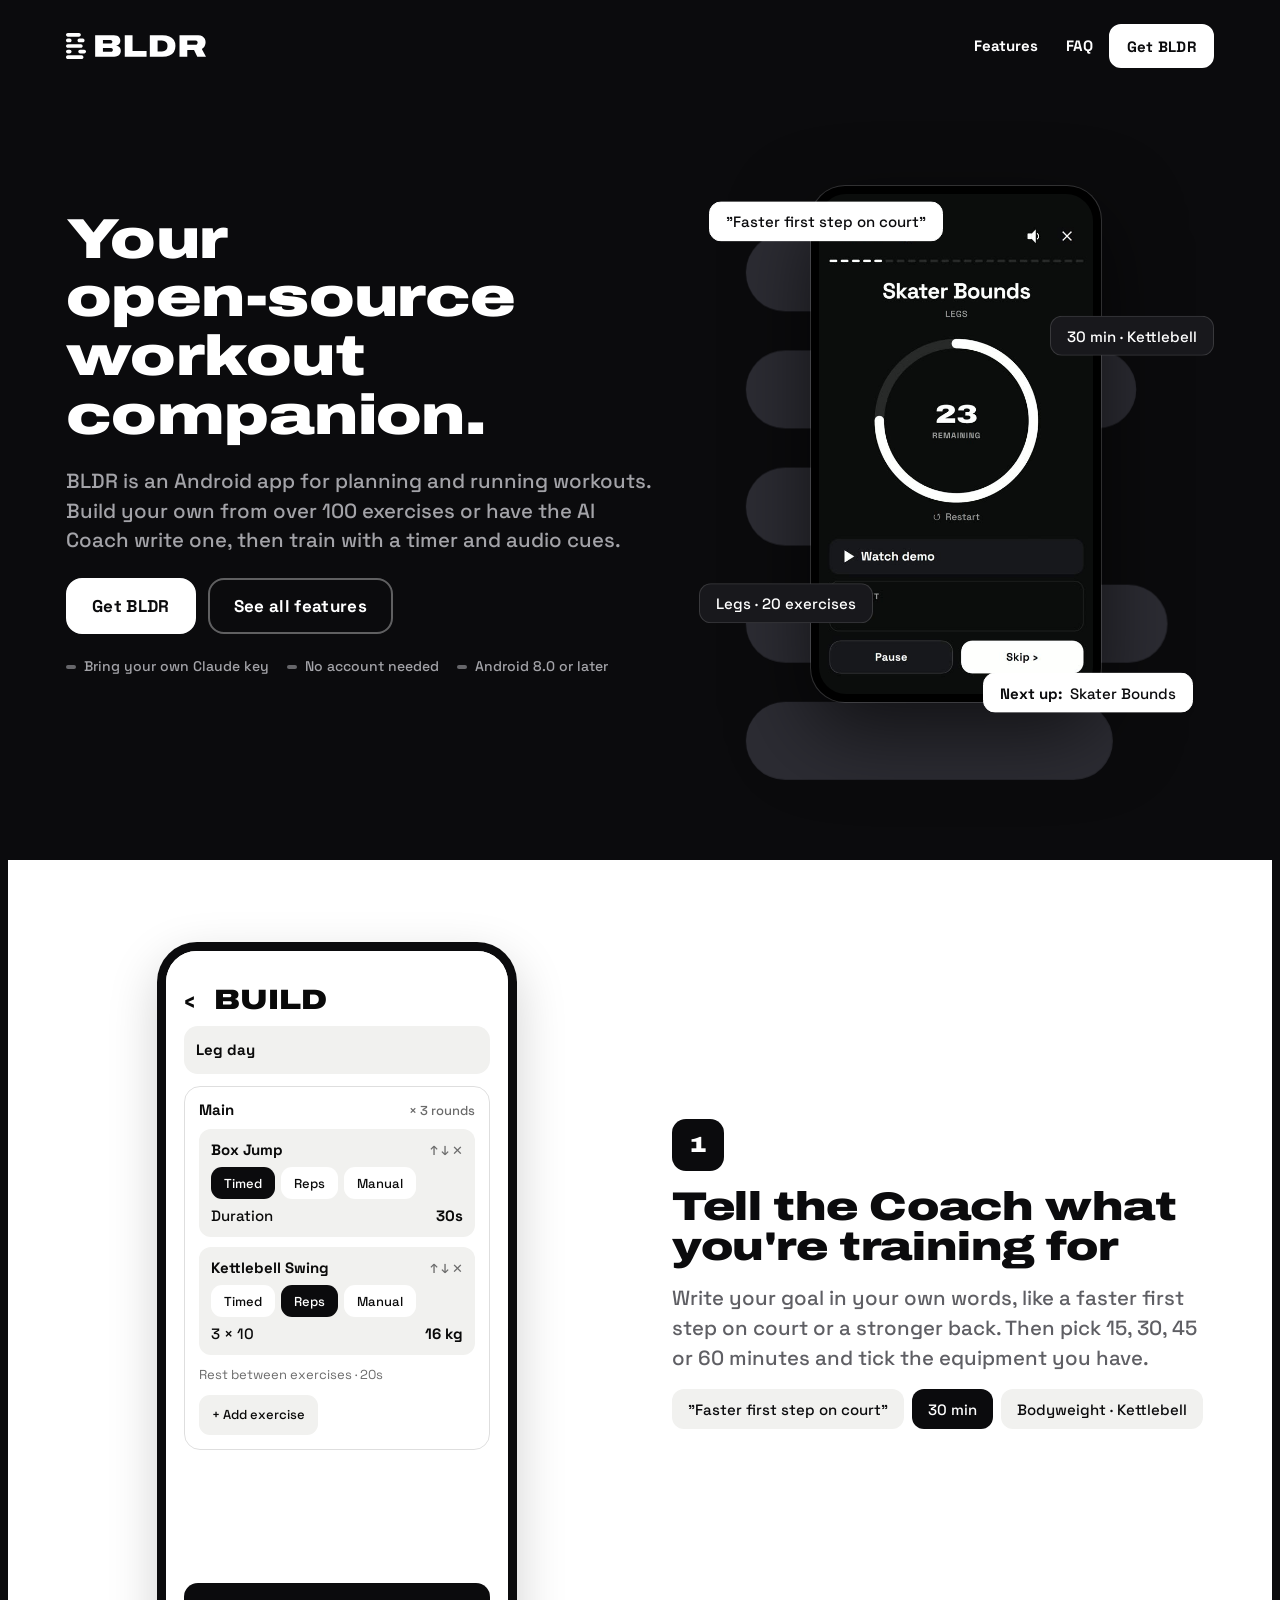
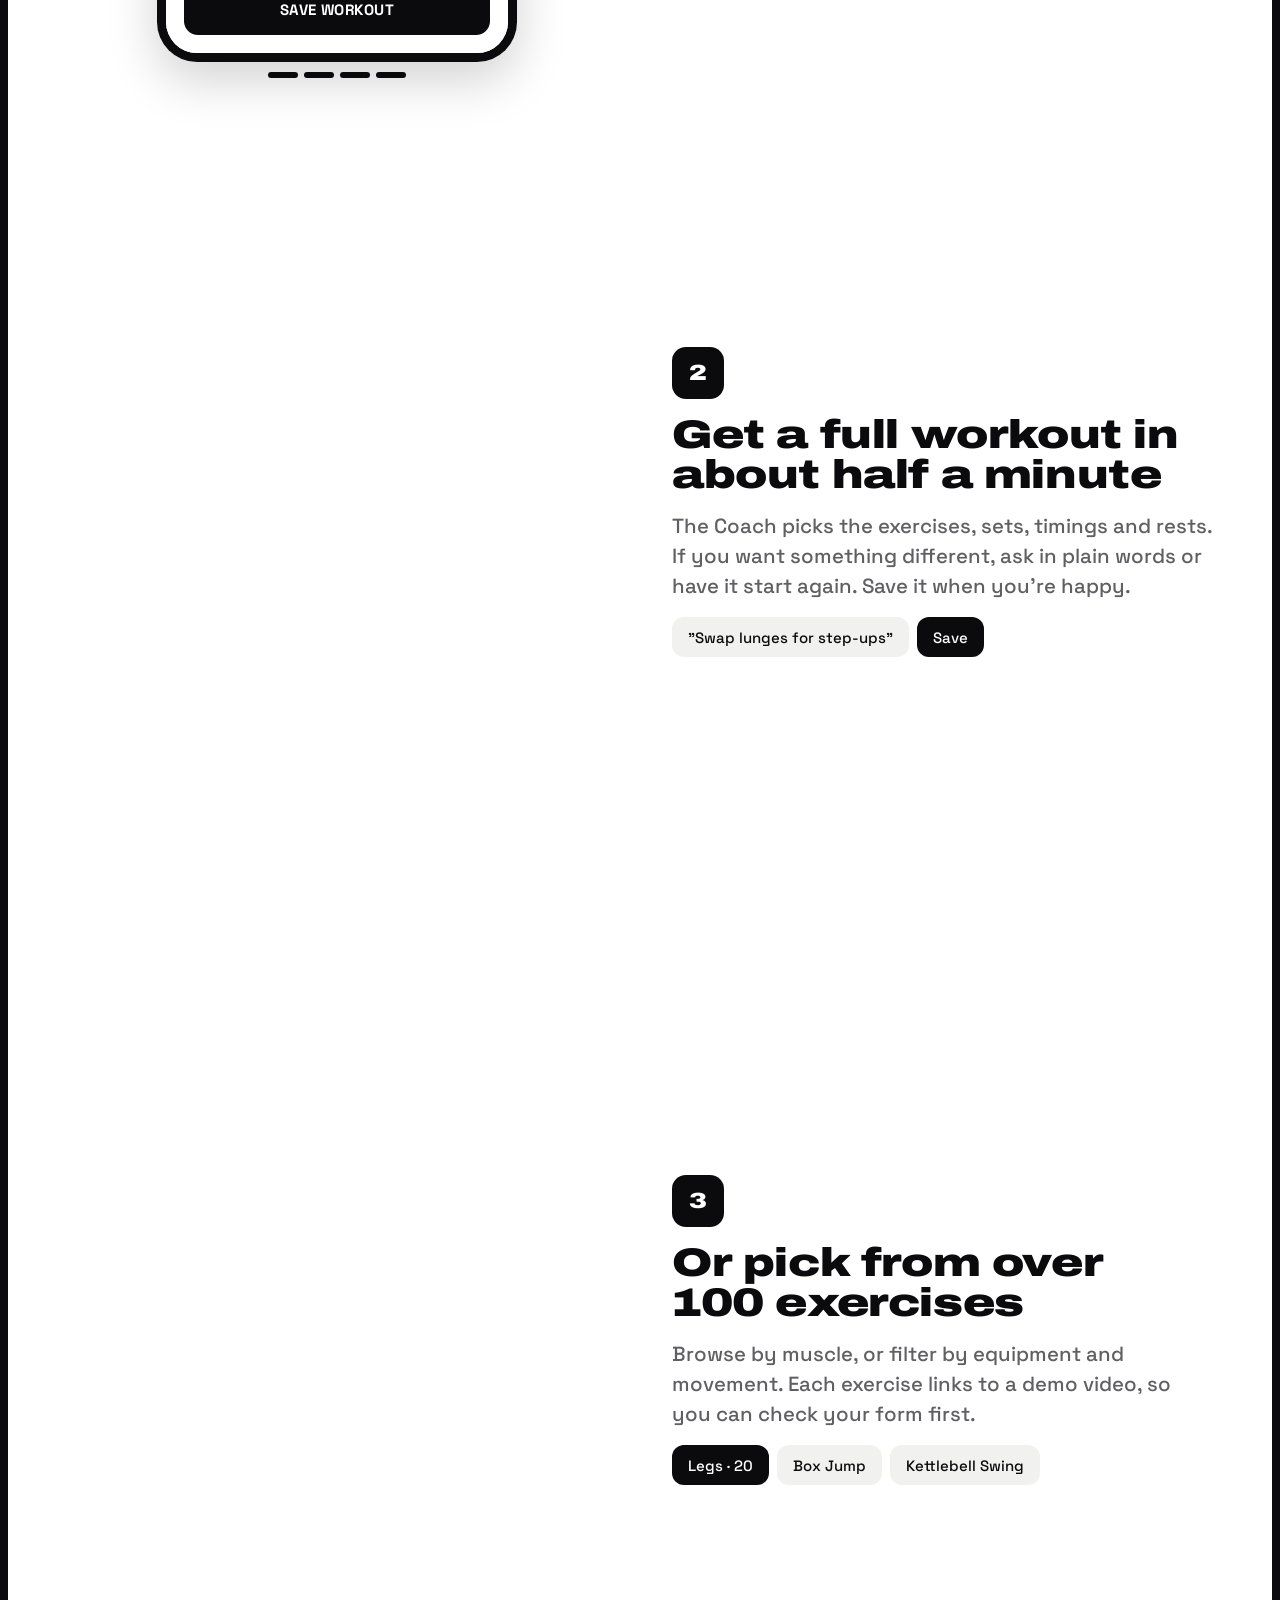
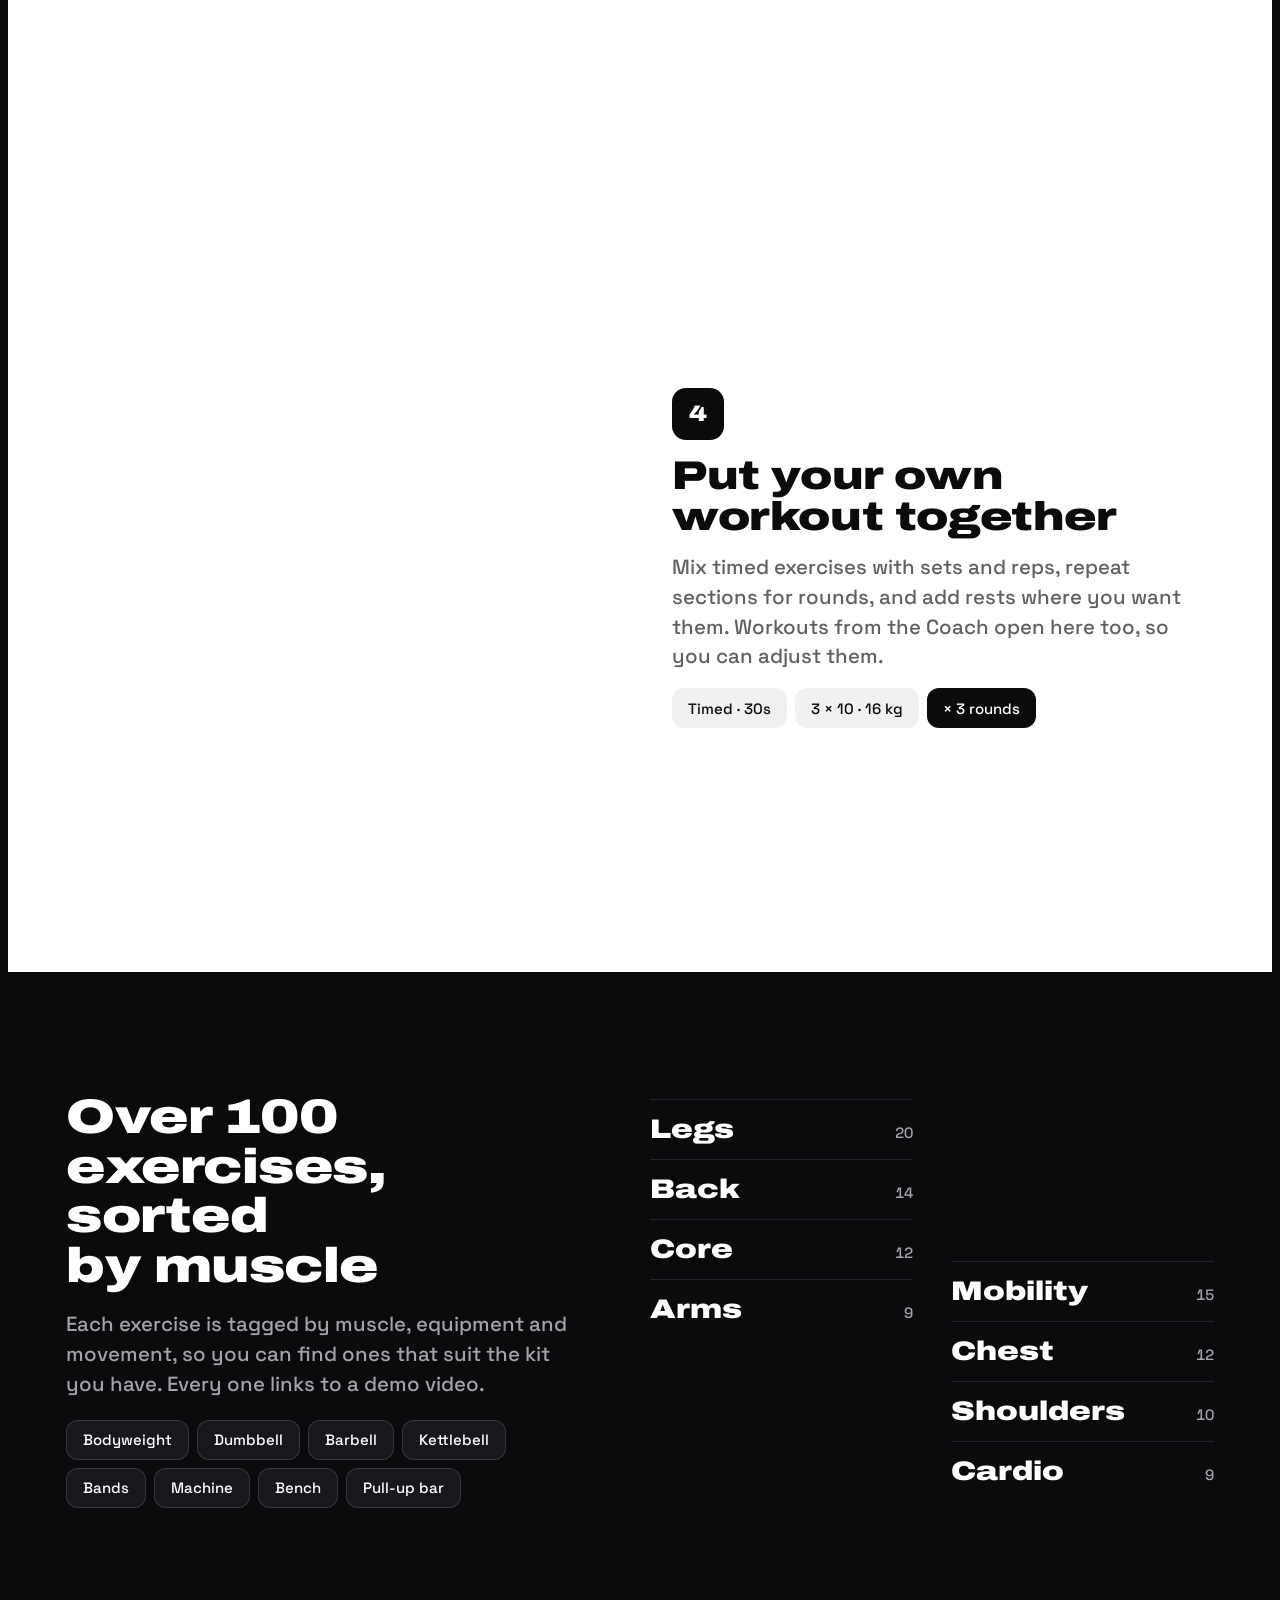
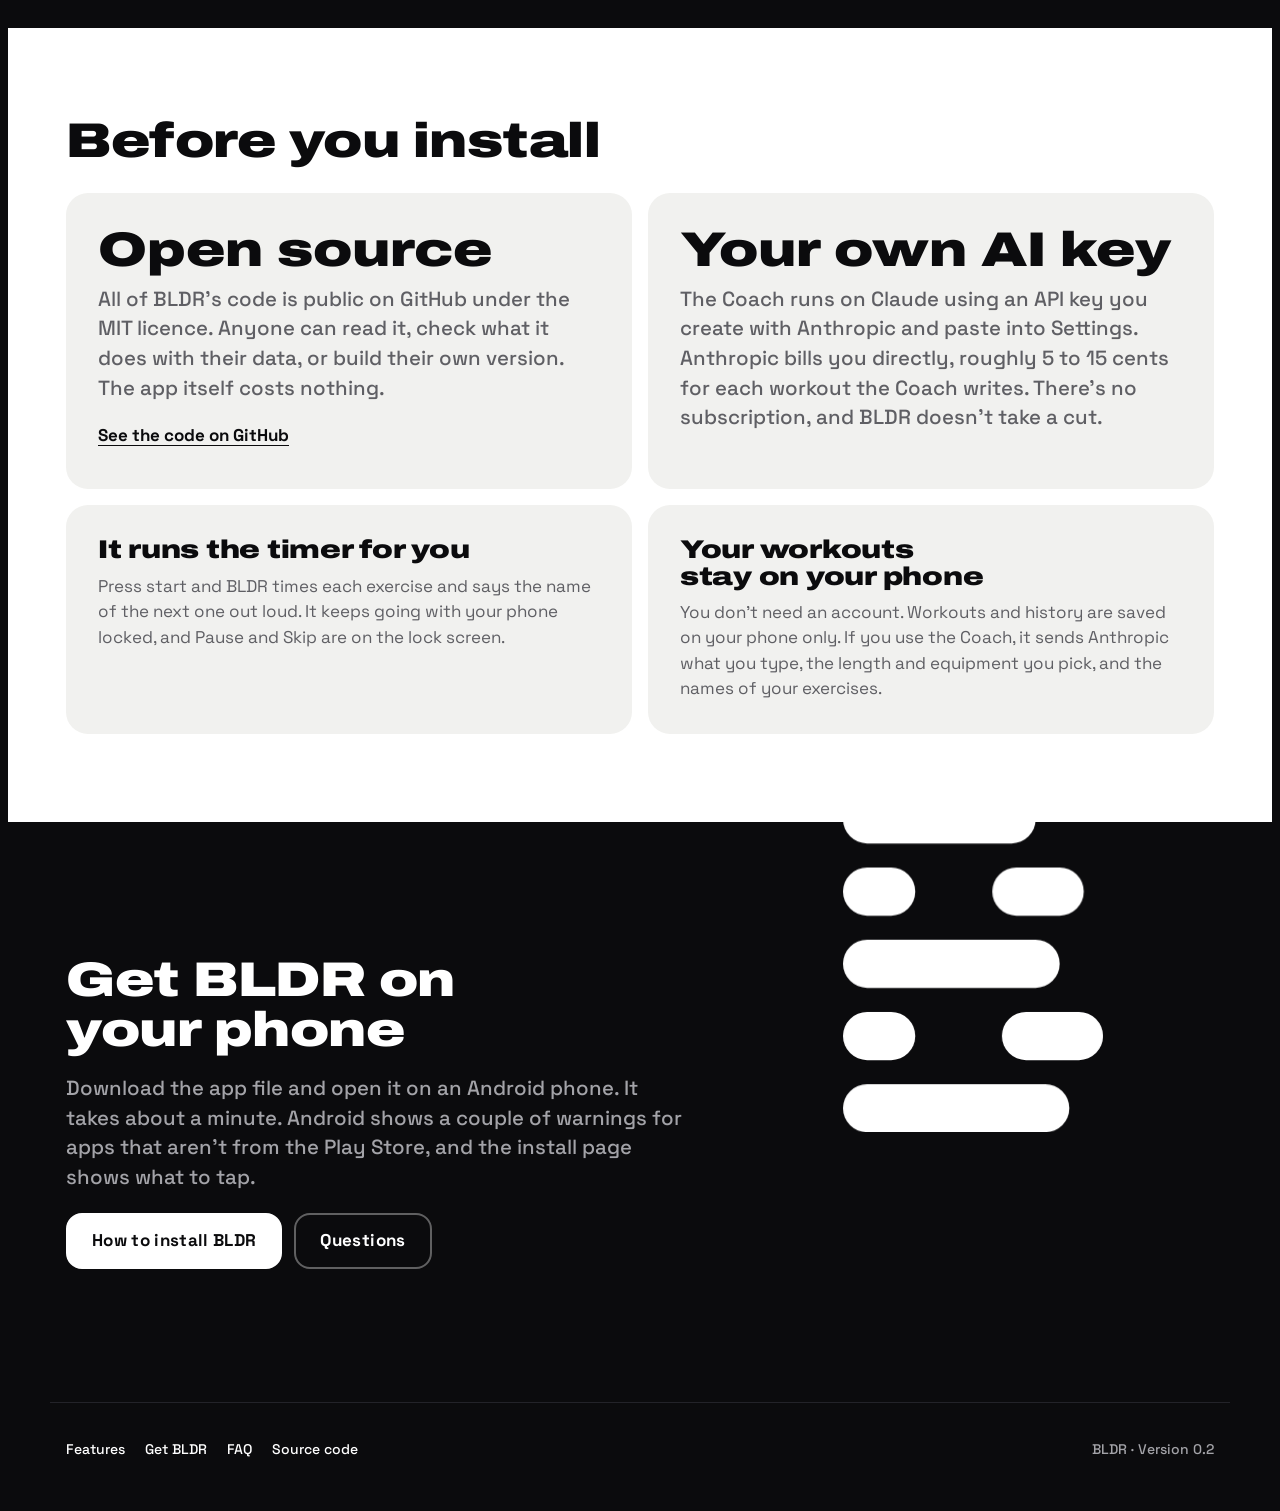
==== index.html @ da1ac7d0 "BLDR website: home, features, install and FAQ pages A plain static site built from the approved mock" ====
<!doctype html>
<html lang="en">
<head>
<meta charset="utf-8">
<meta name="viewport" content="width=device-width, initial-scale=1, viewport-fit=cover">
<title>BLDR · Your open-source workout companion</title>
<meta name="description" content="BLDR is an Android app for planning and running workouts. Build your own from over 100 exercises or have the AI Coach write one, then train with a timer and audio cues.">
<meta name="theme-color" content="#0B0B0D">
<link rel="icon" href="/assets/favicon.svg" type="image/svg+xml">
<link rel="apple-touch-icon" href="/assets/apple-touch-icon.png">
<link rel="canonical" href="https://getbldr.vercel.app/">
<meta property="og:type" content="website">
<meta property="og:site_name" content="BLDR">
<meta property="og:title" content="BLDR · Your open-source workout companion">
<meta property="og:description" content="BLDR is an Android app for planning and running workouts. Build your own from over 100 exercises or have the AI Coach write one, then train with a timer and audio cues.">
<meta property="og:url" content="https://getbldr.vercel.app/">
<meta property="og:image" content="https://getbldr.vercel.app/assets/share.png">
<meta property="og:image:width" content="1200">
<meta property="og:image:height" content="630">
<meta name="twitter:card" content="summary_large_image">
<link rel="preload" href="/assets/archivo_expanded_black.ttf" as="font" type="font/ttf" crossorigin>
<link rel="stylesheet" href="/styles.css">
<script src="/site.js" defer></script>
</head>
<body>
<!-- The striped B, drawn once and reused. Bars in build order (bottom row first), from ui/brand/Brand.kt. -->
<svg width="0" height="0" style="position:absolute" aria-hidden="true">
  <defs>
    <symbol id="logo" viewBox="0 0 4448.85 825.6"><path d="M925.85 756.8V68.8H1519.85Q1576.85 68.8 1623.35 90.3Q1669.85 111.8 1697.35 149.8Q1724.85 187.8 1724.85 237.8Q1724.85 287.8 1707.85 319.8Q1690.85 351.8 1662.35 370.3Q1633.85 388.8 1599.850 397.8V401.8Q1638.85 409.8 1670.85 429.3Q1702.85 448.8 1721.85 483.8Q1740.85 518.8 1740.85 573.8Q1740.85 628.8 1712.35 669.8Q1683.85 710.8 1634.85 733.8Q1585.85 756.8 1525.85 756.8ZM2661.85 756.8V68.8H3061.85Q3189.85 68.8 3282.85 108.8Q3375.85 148.8 3425.85 225.8Q3475.85 302.8 3475.85 412.8Q3475.85 522.8 3425.85 599.8Q3375.85 676.8 3282.85 716.8Q3189.85 756.8 3061.85 756.8ZM3604.85 756.8V68.8H4200.85Q4277.85 68.8 4329.35 100.8Q4380.85 132.8 4406.85 184.8Q4432.85 236.8 4432.85 296.8Q4432.85 365.8 4402.35 419.3Q4371.85 472.8 4312.85 504.8L4448.85 756.8H4169.85L4065.85 541.8H3851.85V756.8ZM1865.85 756.8V68.8H2112.85V567.8H2558.85V756.8ZM2908.85 585.8H3046.85Q3087.85 585.8 3119.85 573.8Q3151.85 561.8 3174.85 540.3Q3197.85 518.8 3209.85 489.3Q3221.85 459.8 3221.85 423.8V399.8Q3221.85 363.8 3209.85 334.8Q3197.85 305.8 3174.85 284.3Q3151.85 262.8 3119.85 251.3Q3087.85 239.8 3046.85 239.8H2908.85ZM58.97 707.66H495.36C527.930 707.66 554.33 734.06 554.33 766.63C554.33 799.2 527.93 825.6 495.36 825.6H58.97C26.4 825.6 0 799.2 0 766.63C0 734.06 26.4 707.66 58.97 707.66ZM58.97 353.83H471.77C504.34 353.83 530.74 380.23 530.74 412.8C530.74 445.37 504.34 471.77 471.77 471.77H58.97C26.4 471.77 0 445.37 0 412.8C0 380.23 26.4 353.83 58.97 353.83ZM58.97 0H412.8C445.37 0 471.77 26.4 471.77 58.97C471.77 91.54 445.37 117.94 412.8 117.94H58.97C26.4 117.94 0 91.54 0 58.97C0 26.4 26.4 0 58.97 0ZM3851.85 370.8H4113.85Q4141.85 370.8 4160.85 353.3Q4179.85 335.8 4179.85 304.8Q4179.85 283.8 4170.85 269.3Q4161.85 254.8 4147.35 247.3Q4132.85 239.8 4113.85 239.8H3851.85ZM1172.85 596.8H1426.85Q1453.85 596.8 1470.85 580.8Q1487.85 564.8 1487.85 532.8Q1487.85 517.8 1480.35 505.3Q1472.85 492.8 1458.85 485.8Q1444.85 478.8 1426.85 478.8H1172.85ZM1172.85 336.8H1410.85Q1429.85 336.8 1443.35 329.3Q1456.85 321.8 1464.35 307.8Q1471.85 293.8 1471.85 272.8Q1471.85 250.8 1453.850 235.3Q1435.85 219.8 1410.85 219.8H1172.85ZM448.18 530.74H577.92C610.49 530.74 636.89 557.15 636.89 589.71C636.89 622.28 610.49 648.69 577.92 648.69H448.18C415.61 648.69 389.21 622.28 389.21 589.71C389.21 557.15 415.61 530.74 448.18 530.74ZM424.59 176.91H530.74C563.31 176.91 589.71 203.32 589.71 235.89C589.71 268.45 563.31 294.86 530.74 294.86H424.59C392.03 294.86 365.62 268.45 365.62 235.89C365.62 203.32 392.03 176.91 424.59 176.91ZM58.97 176.91H117.94C150.51 176.91 176.91 203.32 176.91 235.89C176.91 268.45 150.51 294.86 117.94 294.86H58.97C26.4 294.86 0 268.45 0 235.89C0 203.32 26.4 176.91 58.97 176.91ZM58.97 530.74H117.94C150.51 530.74 176.91 557.15 176.91 589.71C176.91 622.28 150.51 648.69 117.94 648.69H58.97C26.4 648.69 0 622.28 0 589.71C0 557.15 26.4 530.74 58.970 530.74Z"/></symbol>
  </defs>
</svg>

  <div class="on-black">
    <div class="wrap">
      <nav class="nav" aria-label="Main">
        <a class="logo" href="/" aria-label="BLDR home"><svg viewBox="0 0 4448.85 825.6"><use href="#logo"/></svg></a>
        <div class="nav-links"><a class="text hide-sm" href="/features">Features</a><a class="text" href="/faq">FAQ</a><a class="btn btn-solid btn-sm" href="/get">Get BLDR</a></div>
      </nav>
      <header class="hero">
        <div class="hero-copy">
          <h1>Your <span class="nowrap">open-source</span> workout companion.</h1>
          <p class="lead muted">BLDR is an Android app for planning and running workouts. Build your own from over 100 exercises or have the AI Coach write one, then train with a timer and audio cues.</p>
          <div class="ctas"><a class="btn btn-solid" href="/get">Get BLDR</a><a class="btn btn-line" href="/features">See all features</a></div>
          <ul class="meta muted"><li>Bring your own Claude key</li><li>No account needed</li><li>Android 8.0 or later</li></ul>
        </div>
        <div class="stage" aria-hidden="true">
          <div class="ghost">
            <svg class="bmark build" id="ghost" viewBox="-6 -14 66 90"><g><rect style="--i:0;--d:250ms" x="0" y="60" width="47" height="10" rx="5"/></g><g><rect style="--i:1;--d:250ms" x="0" y="45" width="15" height="10" rx="5"/></g><g><rect style="--i:2;--d:250ms" x="33" y="45" width="21" height="10" rx="5"/></g><g><rect style="--i:3;--d:250ms" x="0" y="30" width="45" height="10" rx="5"/></g><g><rect style="--i:4;--d:250ms" x="0" y="15" width="15" height="10" rx="5"/></g><g><rect style="--i:5;--d:250ms" x="31" y="15" width="19" height="10" rx="5"/></g><g><rect style="--i:6;--d:250ms" x="0" y="0" width="40" height="10" rx="5"/></g></svg>
          </div>
          <div class="phone"><video id="promo" src="/assets/promo.mp4" poster="/assets/promo-poster.jpg" muted loop playsinline preload="metadata"></video></div>
          <span class="float pill inv f1" data-drift="-0.5" style="left:2%;top:12%">"Faster first step on court"</span>
          <span class="float pill f2" data-drift="0.35" style="right:0;top:30%">30 min · Kettlebell</span>
          <span class="float pill f3" data-drift="-0.25" style="left:0;bottom:22%">Legs · 20 exercises</span>
          <span class="float pill inv f4" data-drift="0.55" style="right:4%;bottom:8%"><b>Next up:</b> Skater Bounds</span>
        </div>
      </header>
    </div>
  </div>

  <div class="on-white">
    <section class="wrap story" aria-labelledby="how">
      <h2 id="how" style="position:absolute;width:1px;height:1px;overflow:hidden;clip-path:inset(50%)">How it works</h2>
      <div class="pin" aria-hidden="true">
        <div class="screen-frame" id="frame">
          <div class="screens">
            <!-- 1 · Coach, asking -->
            <div class="scr on"><div class="app">
              <div class="hd"><span>‹</span><div class="t">COACH</div></div>
              <div class="field" style="min-height:96px;align-items:flex-start;padding-top:12px;color:#0A0A0A;font-weight:700;font-size:16px">Faster first step on court</div>
              <div class="lbl">Length</div>
              <div class="chips"><span class="c">15 min</span><span class="c on">30 min</span><span class="c">45 min</span><span class="c">60 min</span></div>
              <div class="lbl">Equipment</div>
              <div class="chips"><span class="c on">Bodyweight</span><span class="c">Dumbbell</span><span class="c">Barbell</span><span class="c on">Kettlebell</span><span class="c">Bands</span><span class="c">Machine</span><span class="c">Bench</span><span class="c">Pull-up bar</span></div>
              <div class="cta">BUILD MY WORKOUT</div>
            </div></div>
            <!-- 2 · Coach, the draft -->
            <div class="scr"><div class="app">
              <div class="hd"><span>‹</span><div class="t">COACH</div></div>
              <div><div style="font:900 24px/1.1 var(--display)">Court Speed</div><div class="small" style="margin-top:6px">30 MIN · 10 exercises · HIIT</div></div>
              <div class="sec"><div class="sh">Warm-up</div><span>A-Skips</span><span>Leg Swings</span><span>World's Greatest Stretch</span></div>
              <div class="sec"><div class="sh">Main<span>× 3 rounds</span></div><span>Skater Bounds</span><span>Lateral Shuffle</span><span>Split Squat Jumps</span><span>Kettlebell Swing</span></div>
              <div class="sec"><div class="sh">Finisher</div><span>Shuttle Run</span><span>Sprint</span><span>Drop Step to Sprint <i>new</i></span></div>
              <div class="field">Tweak… e.g. swap lunges for step-ups<b style="margin-left:auto;color:#0A0A0A">Tweak</b></div>
              <div class="btn2"><div class="cta alt">Regenerate</div><div class="cta">SAVE</div></div>
            </div></div>
            <!-- 3 · Library -->
            <div class="scr"><div class="app">
              <div class="t">LIBRARY</div>
              <div class="field"><svg width="16" height="16" viewBox="0 0 18 18"><circle cx="7.5" cy="7.5" r="5.6" fill="none" stroke="#6B6B6B" stroke-width="2"/><path d="M12 12l4.5 4.5" stroke="#6B6B6B" stroke-width="2" stroke-linecap="round"/></svg>Search exercises</div>
              <div class="chips"><span class="c on">All</span><span class="c">Strength</span><span class="c">HIIT</span><span class="c">Mobility</span><span class="c">Filters</span></div>
              <div class="lbl">Browse by muscle</div>
              <div class="grid">
                <div class="tile"><b>Chest</b><span>12</span></div><div class="tile"><b>Back</b><span>14</span></div>
                <div class="tile on"><b>Legs</b><span>20</span></div><div class="tile"><b>Shoulders</b><span>10</span></div>
                <div class="tile"><b>Arms</b><span>9</span></div><div class="tile"><b>Core</b><span>12</span></div>
                <div class="tile"><b>Cardio</b><span>9</span></div><div class="tile"><b>Mobility</b><span>15</span></div>
              </div>
            </div></div>
            <!-- 4 · Build -->
            <div class="scr"><div class="app">
              <div class="hd"><span>‹</span><div class="t">BUILD</div></div>
              <div class="field" style="color:#0A0A0A;font-weight:700">Leg day</div>
              <div class="card">
                <div class="item" style="background:none;padding:0"><div class="row">Main<span>× 3 rounds</span></div></div>
                <div class="item"><div class="row">Box Jump<span>↑ ↓ ✕</span></div><div class="chips"><span class="c on">Timed</span><span class="c">Reps</span><span class="c">Manual</span></div><div class="row" style="font-weight:500">Duration<b>30s</b></div></div>
                <div class="item"><div class="row">Kettlebell Swing<span>↑ ↓ ✕</span></div><div class="chips"><span class="c">Timed</span><span class="c on">Reps</span><span class="c">Manual</span></div><div class="row" style="font-weight:500">3 × 10<b>16 kg</b></div></div>
                <div class="small">Rest between exercises · 20s</div>
                <span class="c" style="align-self:flex-start">+ Add exercise</span>
              </div>
              <div class="cta">SAVE WORKOUT</div>
            </div></div>
          </div>
        </div>
        <div class="progress"><i class="on"></i><i></i><i></i><i></i></div>
      </div>
      <ol class="steps">
        <li data-step="0">
          <span class="num" aria-hidden="true">1</span>
          <h3>Tell the Coach what you're training for</h3>
          <p class="lead muted">Write your goal in your own words, like a faster first step on court or a stronger back. Then pick 15, 30, 45 or 60 minutes and tick the equipment you have.</p>
          <div class="bits" aria-hidden="true"><span class="pill">"Faster first step on court"</span><span class="pill inv">30 min</span><span class="pill">Bodyweight · Kettlebell</span></div>
        </li>
        <li data-step="1">
          <span class="num" aria-hidden="true">2</span>
          <h3>Get a full workout in about half a minute</h3>
          <p class="lead muted">The Coach picks the exercises, sets, timings and rests. If you want something different, ask in plain words or have it start again. Save it when you're happy.</p>
          <div class="bits" aria-hidden="true"><span class="pill">"Swap lunges for step-ups"</span><span class="pill inv">Save</span></div>
        </li>
        <li data-step="2">
          <span class="num" aria-hidden="true">3</span>
          <h3>Or pick from over 100 exercises</h3>
          <p class="lead muted">Browse by muscle, or filter by equipment and movement. Each exercise links to a demo video, so you can check your form first.</p>
          <div class="bits" aria-hidden="true"><span class="pill inv">Legs · 20</span><span class="pill">Box Jump</span><span class="pill">Kettlebell Swing</span></div>
        </li>
        <li data-step="3">
          <span class="num" aria-hidden="true">4</span>
          <h3>Put your own workout together</h3>
          <p class="lead muted">Mix timed exercises with sets and reps, repeat sections for rounds, and add rests where you want them. Workouts from the Coach open here too, so you can adjust them.</p>
          <div class="bits" aria-hidden="true"><span class="pill">Timed · 30s</span><span class="pill">3 × 10 · 16 kg</span><span class="pill inv">× 3 rounds</span></div>
        </li>
      </ol>
    </section>
  </div>

  <div class="on-black">
    <section class="wrap lib" aria-labelledby="lib">
      <div class="lib-copy">
        <h2 id="lib">Over 100 exercises, sorted by muscle</h2>
        <p class="lead muted">Each exercise is tagged by muscle, equipment and movement, so you can find ones that suit the kit you have. Every one links to a demo video.</p>
        <ul class="kit" aria-label="Equipment"><li class="pill">Bodyweight</li><li class="pill">Dumbbell</li><li class="pill">Barbell</li><li class="pill">Kettlebell</li><li class="pill">Bands</li><li class="pill">Machine</li><li class="pill">Bench</li><li class="pill">Pull-up bar</li></ul>
      </div>
      <div class="muscles" aria-label="Exercises by muscle">
        <ul data-drift="-0.15"><li><b>Legs</b><span>20</span></li><li><b>Back</b><span>14</span></li><li><b>Core</b><span>12</span></li><li><b>Arms</b><span>9</span></li></ul>
        <ul data-drift="0.15"><li><b>Mobility</b><span>15</span></li><li><b>Chest</b><span>12</span></li><li><b>Shoulders</b><span>10</span></li><li><b>Cardio</b><span>9</span></li></ul>
      </div>
    </section>
  </div>

  <div class="on-white">
    <section class="wrap cost" aria-labelledby="cost">
      <h2 id="cost">Before you install</h2>
      <div class="cost-grid">
        <div>
          <p class="big-price">Open source</p>
          <p class="lead muted">All of BLDR's code is public on GitHub under the MIT licence. Anyone can read it, check what it does with their data, or build their own version. The app itself costs nothing.</p>
          <a class="textlink" href="https://github.com/otto-tries-to-build-stuff/bldr-workout-app" target="_blank" rel="noopener">See the code on GitHub</a>
        </div>
        <div>
          <p class="big-price">Your own AI key</p>
          <p class="lead muted">The Coach runs on Claude using an API key you create with Anthropic and paste into Settings. Anthropic bills you directly, roughly 5 to 15 cents for each workout the Coach writes. There's no subscription, and BLDR doesn't take a cut.</p>
        </div>
        <div>
          <h3>It runs the timer for you</h3>
          <p class="muted">Press start and BLDR times each exercise and says the name of the next one out loud. It keeps going with your phone locked, and Pause and Skip are on the lock screen.</p>
        </div>
        <div>
          <h3>Your workouts stay on your phone</h3>
          <p class="muted">You don't need an account. Workouts and history are saved on your phone only. If you use the Coach, it sends Anthropic what you type, the length and equipment you pick, and the names of your exercises.</p>
        </div>
      </div>
    </section>
  </div>

  <div class="on-black closer">
    <section class="wrap" aria-labelledby="close-home">
      <div class="closer-copy">
        <h2 id="close-home">Get BLDR on your phone</h2>
        <p class="lead muted">Download the app file and open it on an Android phone. It takes about a minute. Android shows a couple of warnings for apps that aren't from the Play Store, and the install page shows what to tap.</p>
        <div class="ctas"><a class="btn btn-solid" href="/get">How to install BLDR</a><a class="btn btn-line" href="/faq">Questions</a></div>
      </div>
      <svg class="bmark bbig build-on-view" data-drift="-0.25" viewBox="0 -14 54 84" aria-hidden="true"><rect style="--i:0" x="0" y="60" width="47" height="10" rx="5"/><rect style="--i:1" x="0" y="45" width="15" height="10" rx="5"/><rect style="--i:2" x="33" y="45" width="21" height="10" rx="5"/><rect style="--i:3" x="0" y="30" width="45" height="10" rx="5"/><rect style="--i:4" x="0" y="15" width="15" height="10" rx="5"/><rect style="--i:5" x="31" y="15" width="19" height="10" rx="5"/><rect style="--i:6" x="0" y="0" width="40" height="10" rx="5"/></svg>
    </section>
    <footer class="wrap foot"><a href="/features">Features</a><a href="/get">Get BLDR</a><a href="/faq">FAQ</a><a href="https://github.com/otto-tries-to-build-stuff/bldr-workout-app" target="_blank" rel="noopener">Source code</a><span class="by">BLDR · Version 0.2</span></footer>
  </div>
</body>
</html>
---- styles.css ----
@font-face { font-family: "Archivo Expanded"; src: url(/assets/archivo_expanded_black.ttf) format("truetype"); font-weight: 900; font-display: swap; }
@font-face { font-family: "Space Grotesk"; src: url(/assets/space_grotesk_regular.ttf) format("truetype"); font-weight: 400; font-display: swap; }
@font-face { font-family: "Space Grotesk"; src: url(/assets/space_grotesk_medium.ttf) format("truetype"); font-weight: 500; font-display: swap; }
@font-face { font-family: "Space Grotesk"; src: url(/assets/space_grotesk_bold.ttf) format("truetype"); font-weight: 700; font-display: swap; }

/* Layout: Pantry Mate's story scroll (hero, pinned screen + four steps, one detail band, cost, closing band), in BLDR's
   black and white. Sections hard-cut between black and white like the promo video. One look in every theme, by choice. */
:root {
  color-scheme: dark;
  --black: #0B0B0D;      /* the app's workout screen */
  --black-2: #18181C;    /* cards on black */
  --black-3: #232329;    /* the ghost B, borders on black */
  --white: #FFFFFF;
  --white-2: #F1F1EF;    /* the app's light surface */
  --grey-on-black: #A3A3A8;
  --grey-on-white: #5F5F64;
  --display: "Archivo Expanded", "Arial Black", "Helvetica Neue", Arial, sans-serif;
  --text: "Space Grotesk", "Helvetica Neue", Arial, sans-serif;
  --z-sticky: 10; --z-nav: 20;
  --ease-out: cubic-bezier(.22, 1, .36, 1);
}
* { box-sizing: border-box; }
html { scroll-behavior: smooth; }
body { background: var(--black); color: var(--white); font-family: var(--text); font-size: 17px; line-height: 1.5; font-weight: 400; overflow-x: clip; -webkit-font-smoothing: antialiased; }
h1, h2, h3 { margin: 0; font-family: var(--display); font-weight: 900; line-height: 1.02; letter-spacing: -0.01em; text-wrap: balance; }
p { margin: 0; text-wrap: pretty; }
ul, ol { margin: 0; padding: 0; list-style: none; }
a { color: inherit; }
img, video, svg { display: block; max-width: 100%; }
:focus-visible { outline: 3px solid currentColor; outline-offset: 3px; border-radius: 6px; }
.wrap { width: 100%; max-width: 1180px; margin-inline: auto; padding-left: max(16px, env(safe-area-inset-left, 0px)); padding-right: max(16px, env(safe-area-inset-right, 0px)); }
.lead { font-size: clamp(18px, 1.6vw, 21px); line-height: 1.45; font-weight: 500; max-width: 34em; }
.on-black { background: var(--black); color: var(--white); }
.on-white { background: var(--white); color: var(--black); }
.on-black .muted { color: var(--grey-on-black); }
.on-white .muted { color: var(--grey-on-white); }

/* ---------- buttons, pills ---------- */
.btn { display: inline-flex; align-items: center; justify-content: center; gap: 10px; min-height: 56px; padding: 0 24px; border-radius: 16px; font: 700 17px/1 var(--text); letter-spacing: .02em; text-decoration: none; white-space: nowrap; border: 2px solid currentColor; transition: transform .16s var(--ease-out), background-color .16s, color .16s; }
.btn:active { transform: scale(.97); }
.on-black .btn-solid { background: var(--white); color: var(--black); border-color: var(--white); }
.on-black .btn-line { color: var(--white); border-color: rgb(255 255 255 / .35); }
.on-black .btn-line:hover { border-color: var(--white); }
.on-white .btn-solid { background: var(--black); color: var(--white); border-color: var(--black); }
.on-white .btn-line { color: var(--black); border-color: rgb(0 0 0 / .25); }
.on-white .btn-line:hover { border-color: var(--black); }
.btn-sm { min-height: 44px; padding: 0 16px; font-size: 15px; border-radius: 12px; }
.btn svg { width: 18px; height: 18px; flex: none; }
.pill { display: inline-flex; align-items: center; gap: 8px; min-height: 40px; padding: 0 16px; border-radius: 12px; font: 500 15px/1 var(--text); white-space: nowrap; }
.on-black .pill { background: var(--black-2); color: var(--white); border: 1px solid rgb(255 255 255 / .14); }
.on-white .pill { background: var(--white-2); color: var(--black); }
.pill.inv { background: var(--white); color: var(--black); border-color: var(--white); }
.on-white .pill.inv { background: var(--black); color: var(--white); }
.pill b { font-weight: 700; }

/* ---------- nav ---------- */
.nav { display: flex; align-items: center; justify-content: space-between; gap: 12px; padding-block: max(16px, env(safe-area-inset-top, 0px)) 16px; }
.logo { display: inline-flex; align-items: center; min-height: 44px; text-decoration: none; }
.logo svg { height: 26px; width: auto; fill: currentColor; }
.nav-links { display: flex; align-items: center; gap: 4px; }
.nav-links a.text { display: inline-flex; align-items: center; min-height: 44px; padding: 0 12px; border-radius: 12px; font-weight: 700; font-size: 15px; text-decoration: none; }
.on-black .nav-links a.text:hover { background: var(--black-2); }
.on-white .nav-links a.text:hover { background: var(--white-2); }
.nav-links a[aria-current="page"] { text-decoration: underline; text-underline-offset: 6px; text-decoration-thickness: 2px; }
@media (max-width: 480px) { .nav-links a.hide-sm { display: none; } .logo svg { height: 22px; } }

/* ---------- the striped B ---------- */
.bmark rect { fill: currentColor; }
.build rect { animation: drop .144s cubic-bezier(.3, .7, .4, 1.4) both; animation-delay: calc(var(--i) * 120ms + var(--d, 0ms)); }
@keyframes drop { 0% { transform: translateY(-14px); opacity: 0; } 66% { transform: translateY(1.5px); opacity: 1; } 100% { transform: translateY(0); opacity: 1; } }

/* ================= HOME · hero ================= */
.hero { display: grid; gap: 40px; align-items: center; padding-block: 24px 72px; }
.hero h1 { font-size: clamp(34px, 4.4vw, 60px); line-height: 1.04; }
.hero-copy { display: flex; flex-direction: column; gap: 22px; min-width: 0; }
.ctas { display: flex; flex-wrap: wrap; gap: 12px; }
.meta { display: flex; flex-wrap: wrap; gap: 6px 18px; font-size: 14px; font-weight: 500; }
.meta li { display: inline-flex; align-items: center; gap: 8px; }
.meta li::before { content: ""; width: 10px; height: 4px; border-radius: 2px; background: currentColor; opacity: .6; }
.stage { position: relative; display: grid; place-items: center; min-height: 560px; }
.ghost { position: absolute; inset: 0; display: grid; place-items: center; color: #2C2C33; pointer-events: none; }
.ghost svg { width: min(100%, 560px); height: auto; overflow: visible; }
.phone { position: relative; width: clamp(220px, 23vw, 290px); aspect-ratio: 9 / 16; border-radius: 34px; padding: 8px; background: #000; box-shadow: 0 0 0 1px rgb(255 255 255 / .16), 0 30px 80px rgb(0 0 0 / .6); }
.phone video, .phone img { width: 100%; height: 100%; object-fit: cover; border-radius: 27px; background: #000; }
.float { position: absolute; z-index: 2; will-change: transform; }
@media (min-width: 960px) { .hero { grid-template-columns: 1.15fr 1fr; padding-block: 40px 96px; } .stage { min-height: 640px; } }
@media (max-width: 520px) { .stage { min-height: 500px; } .float.f3, .float.f4 { display: none; } }

/* ================= HOME · story ================= */
.story { position: relative; display: grid; }
.pin { position: sticky; top: 0; z-index: var(--z-sticky); background: var(--white); padding-block: max(10px, env(safe-area-inset-top, 0px)) 10px; display: flex; flex-direction: column; align-items: center; gap: 10px; }
.screen-frame { --z: .5; width: calc(360px * var(--z)); height: calc(720px * var(--z)); border-radius: calc(40px * var(--z)); padding: calc(9px * var(--z)); background: var(--black); position: relative; flex: none; box-shadow: 0 18px 50px rgb(0 0 0 / .18); }
.screens { position: relative; width: 100%; height: 100%; border-radius: calc(31px * var(--z)); overflow: hidden; background: var(--white); }
.scr { position: absolute; top: 0; left: 0; width: 342px; height: 702px; zoom: var(--z); opacity: 0; transition: opacity .45s var(--ease-out); }
.scr.on { opacity: 1; }
.progress { display: flex; gap: 6px; }
.progress i { width: 30px; height: 6px; border-radius: 3px; background: var(--white-2); transition: background-color .3s; }
.progress i.on { background: var(--black); }
.steps li { min-height: 72dvh; display: flex; flex-direction: column; justify-content: center; gap: 16px; padding-block: 40px; max-width: 540px; }
.num { display: grid; place-items: center; width: 52px; height: 52px; border-radius: 14px; background: var(--black); color: var(--white); font: 900 22px/1 var(--display); }
.steps h3 { font-size: clamp(26px, 3.2vw, 40px); }
.bits { display: flex; flex-wrap: wrap; gap: 8px; }
@media (min-width: 960px) {
  .story { grid-template-columns: 1fr 1fr; gap: 64px; }
  .pin { height: 100dvh; justify-content: center; align-self: start; padding: 0; }
  .steps li { min-height: 92dvh; }
}

/* app screen kit (drawn at the app's own scale, then zoomed to fit) */
.app { width: 342px; height: 702px; padding: 34px 18px 18px; font-family: var(--text); color: #0A0A0A; background: #FFFFFF; display: flex; flex-direction: column; gap: 12px; position: relative; }
.app .t { font: 900 28px/1.05 var(--display); }
.app .hd { display: flex; align-items: center; gap: 8px; }
.app .hd span { font: 700 24px/1 var(--text); width: 22px; }
.app .field { min-height: 48px; border-radius: 14px; background: #F1F1EF; display: flex; align-items: center; gap: 10px; padding: 0 12px; font-size: 15px; color: #6B6B6B; }
.app .chips { display: flex; gap: 6px; flex-wrap: wrap; }
.app .c { min-height: 40px; display: inline-flex; align-items: center; padding: 0 13px; border-radius: 11px; background: #F1F1EF; font: 500 13px/1 var(--text); }
.app .c.on { background: #0B0B0D; color: #fff; }
.app .lbl { font: 700 12px/1 var(--text); letter-spacing: .07em; text-transform: uppercase; padding-top: 4px; }
.app .grid { display: grid; grid-template-columns: 1fr 1fr; gap: 10px; }
.app .tile { min-height: 72px; border-radius: 16px; background: #F1F1EF; padding: 12px 13px; display: flex; flex-direction: column; justify-content: space-between; }
.app .tile b { font: 700 16px/1.2 var(--text); }
.app .tile span { font: 500 13px/1 var(--text); color: #6B6B6B; }
.app .tile.on { background: #0B0B0D; color: #fff; }
.app .tile.on span { color: rgb(255 255 255 / .7); }
.app .card { border: 1px solid rgb(0 0 0 / .13); border-radius: 16px; padding: 14px; display: flex; flex-direction: column; gap: 10px; }
.app .item { border-radius: 12px; background: #F1F1EF; padding: 12px; display: flex; flex-direction: column; gap: 8px; }
.app .item .row { display: flex; justify-content: space-between; align-items: center; font: 700 15px/1.2 var(--text); }
.app .item .row span { font-weight: 500; color: #6B6B6B; font-size: 13px; }
.app .item .c { background: #fff; min-height: 32px; }
.app .item .c.on { background: #0B0B0D; }
.app .small { font-size: 13px; color: #6B6B6B; }
.app .cta { margin-top: auto; min-height: 52px; border-radius: 14px; background: #0B0B0D; color: #fff; display: grid; place-items: center; font: 700 15px/1 var(--text); letter-spacing: .03em; }
.app .sec { border: 1px solid rgb(0 0 0 / .13); border-radius: 14px; padding: 12px 14px; display: flex; flex-direction: column; gap: 5px; font-size: 14px; }
.app .sec .sh { display: flex; justify-content: space-between; font: 700 15px/1.2 var(--text); margin-bottom: 2px; }
.app .sec .sh span, .app .sec i { font-weight: 500; font-style: normal; color: #6B6B6B; font-size: 13px; }
.app .btn2 { display: flex; gap: 10px; margin-top: auto; }
.app .btn2 .cta { flex: 1; margin: 0; }
.app .btn2 .cta.alt { background: #F1F1EF; color: #0A0A0A; }

/* ================= HOME · library ================= */
.lib { display: grid; gap: 48px; align-items: center; padding-block: 88px; }
.lib h2, .cost h2, .closer h2 { font-size: clamp(30px, 3.8vw, 50px); }
.lib-copy { display: flex; flex-direction: column; gap: 20px; min-width: 0; }
.kit { display: flex; flex-wrap: wrap; gap: 8px; }
.muscles { display: grid; grid-template-columns: 1fr 1fr; gap: 0 clamp(16px, 3vw, 40px); }
.muscles ul { will-change: transform; }
.muscles li { display: flex; justify-content: space-between; align-items: baseline; gap: 8px; padding-block: 16px; border-top: 1px solid var(--black-3); }
.muscles b { font: 900 clamp(16px, 2.1vw, 28px)/1 var(--display); }
.muscles span { font: 500 15px/1 var(--text); color: var(--grey-on-black); font-variant-numeric: tabular-nums; }
@media (min-width: 960px) { .lib { grid-template-columns: 1fr 1.1fr; gap: 72px; padding-block: 120px; } }

/* ================= HOME · before you install ================= */
.cost { display: grid; gap: 28px; padding-block: 88px; }
.cost-grid { display: grid; gap: 16px; }
.cost-grid > div { padding: clamp(20px, 3vw, 32px); border-radius: 22px; background: var(--white-2); display: flex; flex-direction: column; gap: 10px; min-width: 0; }
.cost-grid h3 { font-size: clamp(20px, 2vw, 26px); }
.big-price { font: 900 clamp(32px, 3.8vw, 52px)/1.02 var(--display); }
@media (min-width: 760px) { .cost-grid { grid-template-columns: 1fr 1fr; } }

/* ================= closing band (all pages) ================= */
.closer > section.wrap { display: grid; gap: 40px; align-items: center; padding-block: 88px; }
.closer-copy { display: flex; flex-direction: column; align-items: flex-start; gap: 20px; min-width: 0; }
.closer .bbig { color: var(--white); justify-self: center; width: min(60%, 260px); will-change: transform; }
@media (min-width: 860px) { .closer > section.wrap { grid-template-columns: 1.3fr 1fr; } }
.foot { display: flex; flex-wrap: wrap; align-items: center; gap: 4px 20px; padding-block: 24px 32px; font-size: 14px; font-weight: 500; border-top: 1px solid var(--black-3); }
.foot a { display: inline-flex; align-items: center; min-height: 44px; text-decoration: none; }
.foot a:hover { text-decoration: underline; text-underline-offset: 4px; }
.foot .by { margin-left: auto; color: var(--grey-on-black); }
.foot .by a { color: var(--white); }

.nowrap { white-space: nowrap; }
.textlink { display: inline-flex; align-items: center; align-self: flex-start; min-height: 44px; font-weight: 700; text-underline-offset: 4px; }

/* ================= 404 ================= */
.nf { padding-block: 48px 96px; display: flex; flex-direction: column; align-items: flex-start; gap: 20px; }
.nf h1 { font-size: clamp(36px, 5vw, 64px); }

/* ================= FEATURES ================= */
.f-head { padding-block: 32px 40px; display: flex; flex-direction: column; gap: 16px; }
.f-head h1 { font-size: clamp(36px, 5vw, 64px); }
.f-layout { display: grid; gap: 0; padding-bottom: 72px; }
.f-index { position: sticky; top: env(safe-area-inset-top, 0px); z-index: var(--z-sticky); background: var(--white); display: flex; gap: 8px; overflow-x: auto; scrollbar-width: none; padding-block: 10px; border-bottom: 1px solid rgb(0 0 0 / .1); }
.f-index a { text-decoration: none; flex: none; }
.f-index a.on { background: var(--black); color: var(--white); }
.f-sec { display: grid; gap: 18px; padding-block: 48px; border-bottom: 1px solid rgb(0 0 0 / .1); scroll-margin-top: 72px; }
.f-sec h2 { font-size: clamp(24px, 3vw, 36px); }
.f-sec ul { display: flex; flex-direction: column; gap: 10px; max-width: 40em; }
.f-sec li { display: grid; grid-template-columns: 22px 1fr; gap: 10px; font-size: 16px; }
.f-sec li::before { content: ""; width: 14px; height: 6px; margin-top: 9px; border-radius: 3px; background: var(--black); }
.f-tag { align-self: start; justify-self: start; }
@media (min-width: 1000px) {
  .f-layout { grid-template-columns: 230px 1fr; gap: 56px; }
  .f-index { flex-direction: column; top: 24px; align-self: start; border: 0; overflow: visible; }
  .f-index .pill { justify-content: flex-start; }
}

/* ================= GET ================= */
.g-head { display: grid; gap: 28px; padding-block: 32px 56px; align-items: center; }
.g-head h1 { font-size: clamp(36px, 5vw, 64px); }
.g-card { padding: clamp(20px, 3vw, 32px); border-radius: 24px; background: var(--black-2); border: 1px solid rgb(255 255 255 / .12); display: flex; flex-direction: column; gap: 16px; }
.g-card .file { display: flex; align-items: center; gap: 14px; }
.g-card .file svg { width: 36px; height: auto; color: var(--white); flex: none; }
.g-card .file b { display: block; font-size: 19px; }
@media (min-width: 900px) { .g-head { grid-template-columns: 1.2fr 1fr; } }
.g-steps { padding-block: 72px; display: grid; gap: 28px; }
.g-steps h2 { font-size: clamp(26px, 3.2vw, 40px); }
.g-steps ol { display: grid; gap: 14px; counter-reset: s; }
.g-steps ol > li { display: grid; grid-template-columns: 52px 1fr; gap: 18px; padding: 20px; border-radius: 20px; background: var(--white-2); align-items: start; }
.g-steps ol > li::before { counter-increment: s; content: counter(s); display: grid; place-items: center; width: 52px; height: 52px; border-radius: 14px; background: var(--black); color: var(--white); font: 900 22px/1 var(--display); }
.g-steps ol > li div { display: flex; flex-direction: column; gap: 6px; min-width: 0; padding-top: 4px; }
.g-steps ol > li b { font-size: 19px; }
.tap { display: inline-flex; padding: 1px 8px; border-radius: 7px; background: var(--black); color: var(--white); font-weight: 700; font-size: .92em; white-space: nowrap; }
.g-two { display: grid; gap: 16px; }
.g-two > div { padding: clamp(20px, 3vw, 28px); border-radius: 20px; border: 1.5px solid rgb(0 0 0 / .15); display: flex; flex-direction: column; gap: 10px; align-items: flex-start; }
.g-two ol { padding-left: 20px; list-style: decimal; display: grid; gap: 6px; }
@media (min-width: 860px) { .g-two { grid-template-columns: 1fr 1fr; } }

/* ================= FAQ ================= */
.a-head { padding-block: 32px 48px; display: grid; gap: 40px; align-items: end; }
.a-head h1 { font-size: clamp(36px, 5vw, 64px); }
.a-body { padding-block: 72px; display: grid; gap: 40px; }
.a-body .prose { display: flex; flex-direction: column; gap: 18px; max-width: 38em; font-size: 18px; }
.a-body .prose h2 { font-size: clamp(22px, 2.6vw, 30px); margin-top: 18px; }
.a-body .prose ul { display: grid; gap: 8px; padding-left: 4px; }
.a-body .prose li { display: grid; grid-template-columns: 22px 1fr; }
.a-body .prose li::before { content: ""; width: 12px; height: 5px; margin-top: 11px; border-radius: 3px; background: var(--black); }
.timeline { display: grid; gap: 0; align-self: start; }
.timeline li { display: grid; grid-template-columns: 112px 1fr; gap: 14px; padding-block: 14px; border-top: 1px solid rgb(0 0 0 / .12); }
.timeline li span:first-child { font: 700 13px/1.5 var(--text); letter-spacing: .04em; color: var(--grey-on-white); }
@media (min-width: 960px) { .a-head { grid-template-columns: 1.3fr 1fr; } .a-body { grid-template-columns: 1.5fr 1fr; gap: 72px; } }

@media (prefers-reduced-motion: reduce) {
  html { scroll-behavior: auto; }
  .build rect { animation: none; }
  .scr { transition: none; }
  .float, .muscles ul, .closer .bbig, .ghost g { transform: none !important; }
}
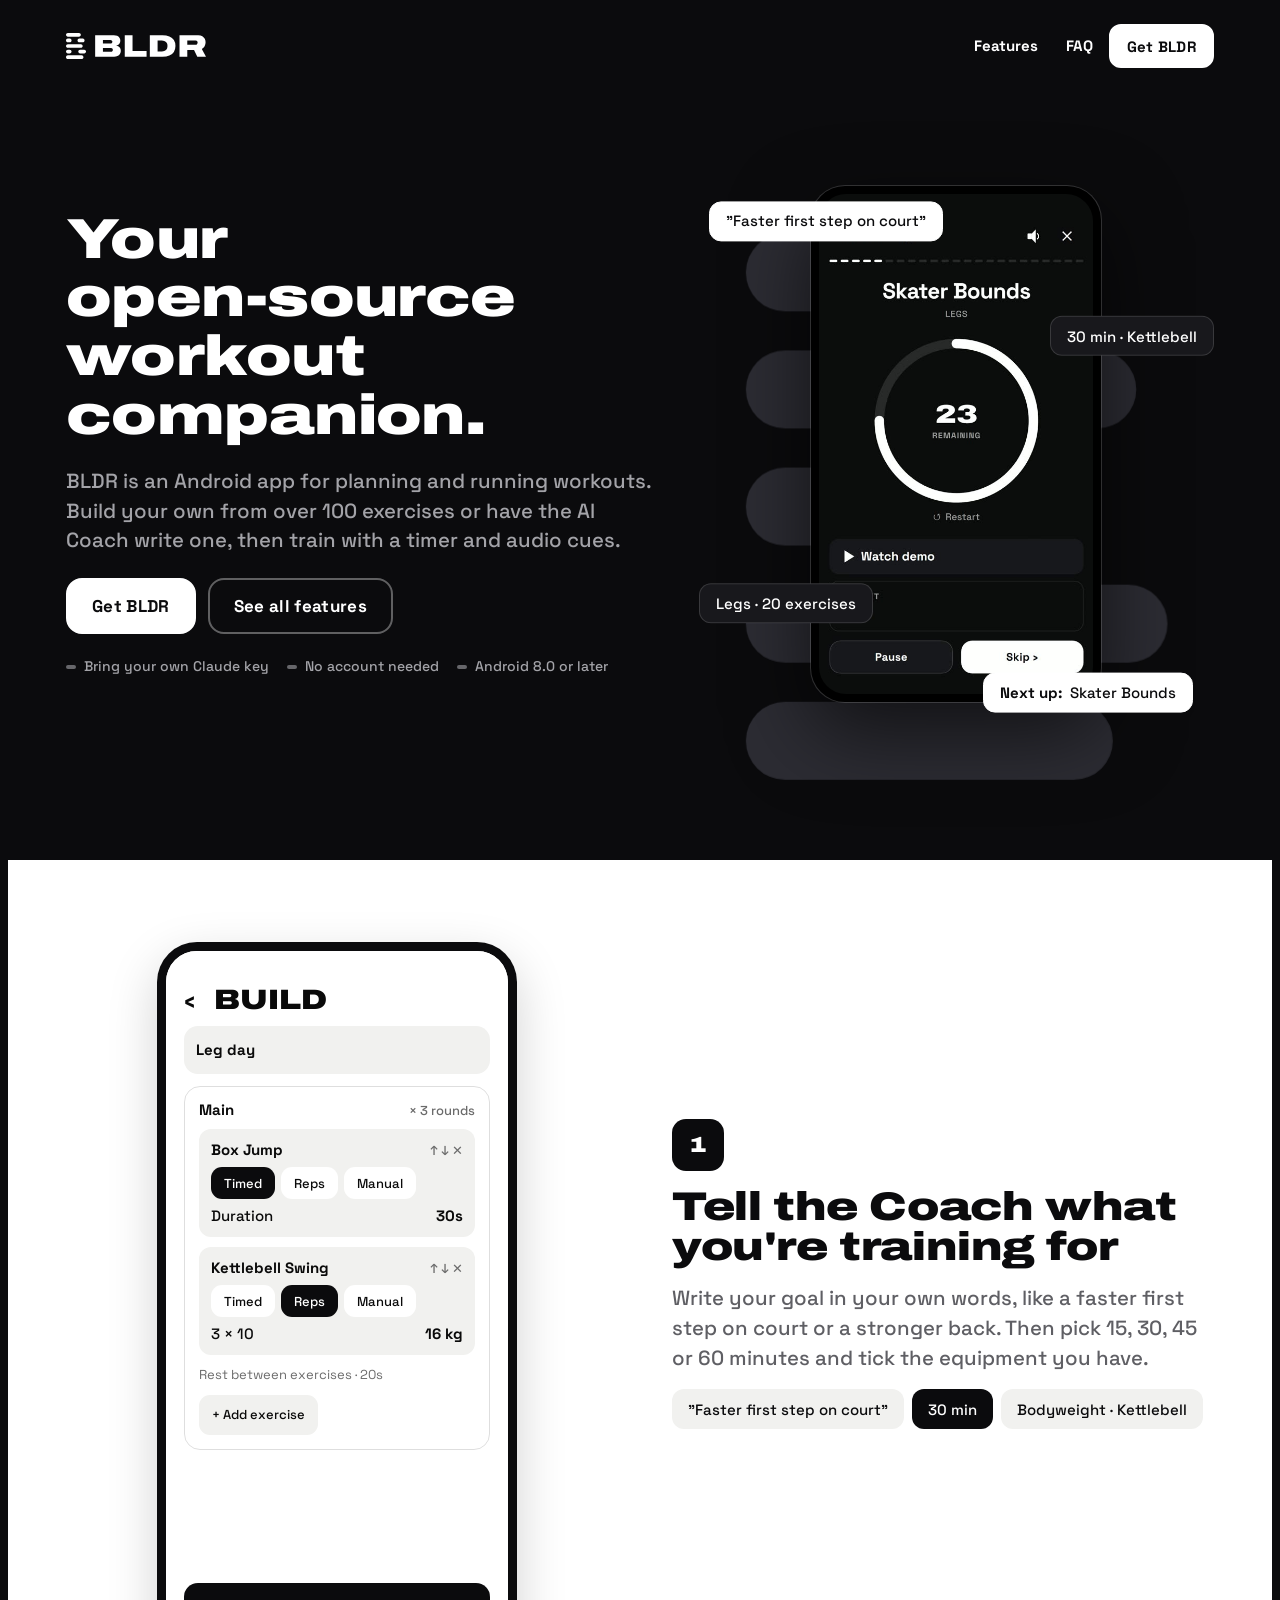
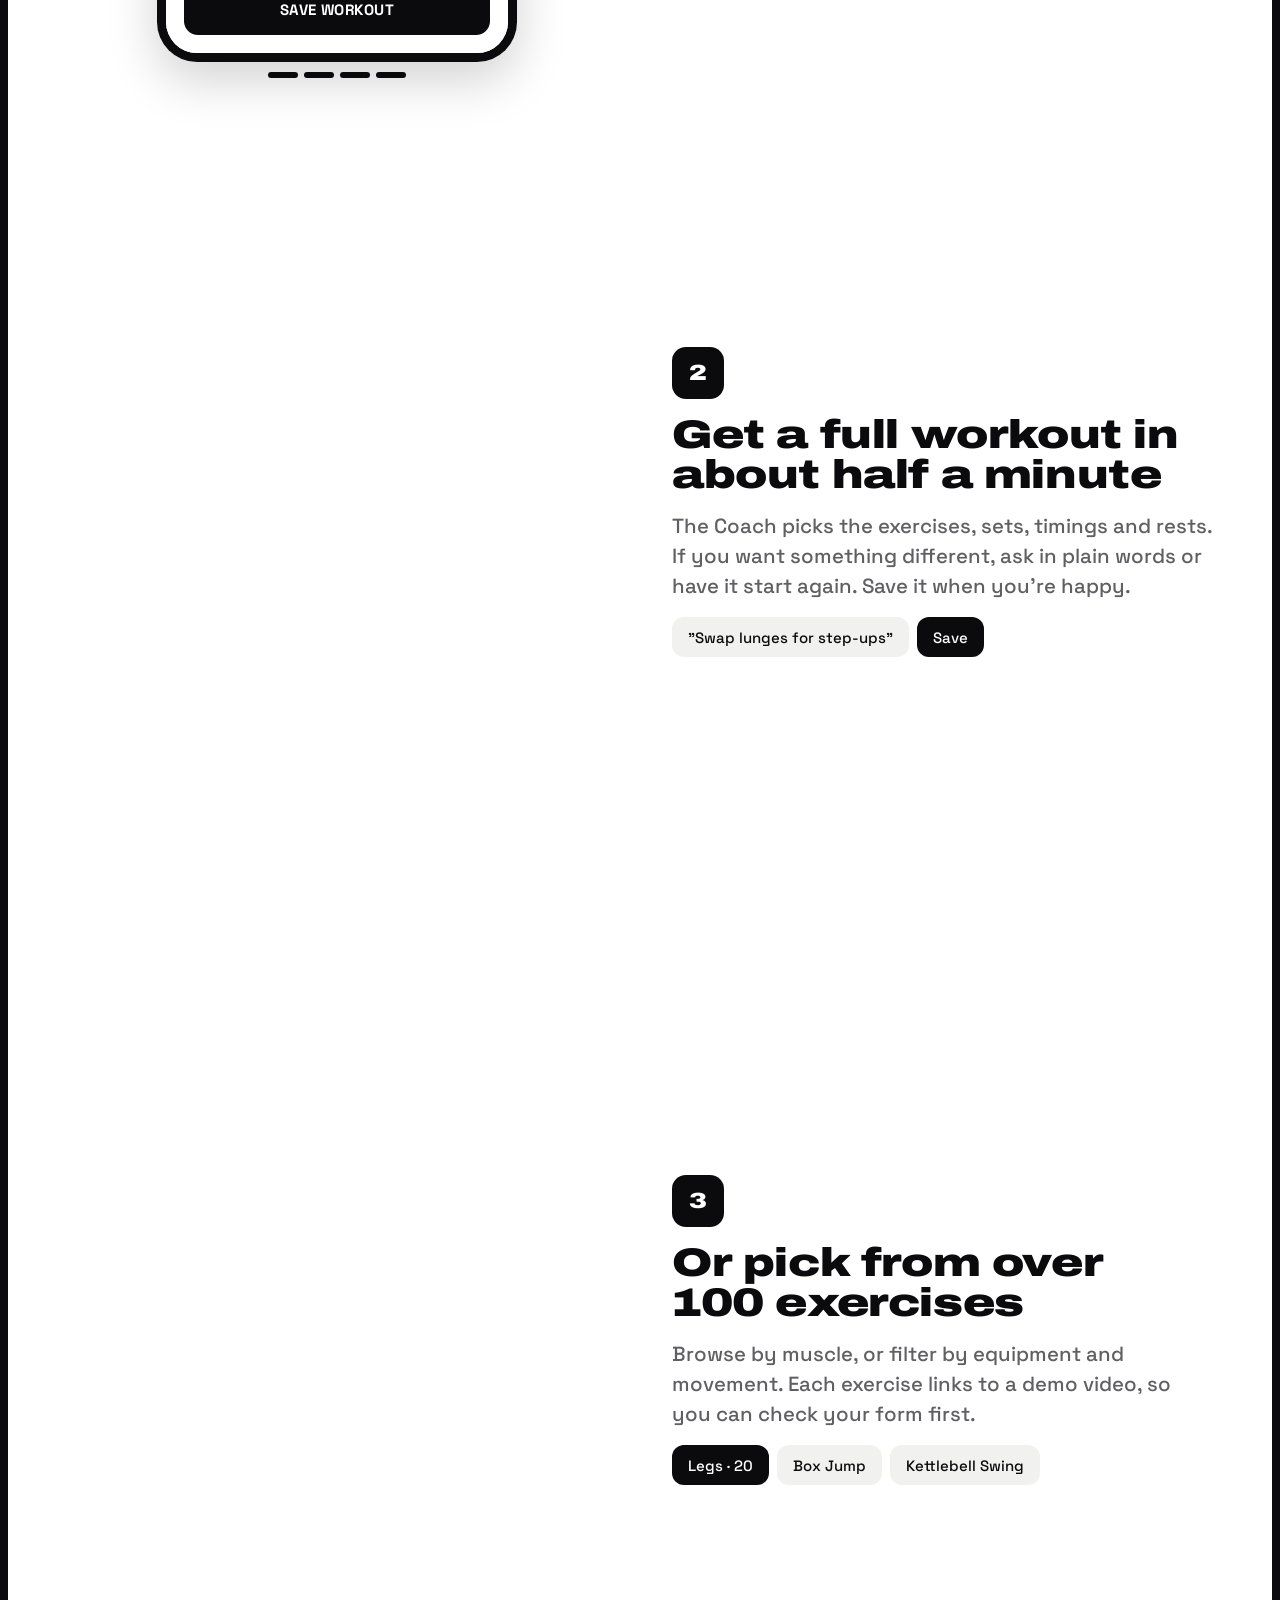
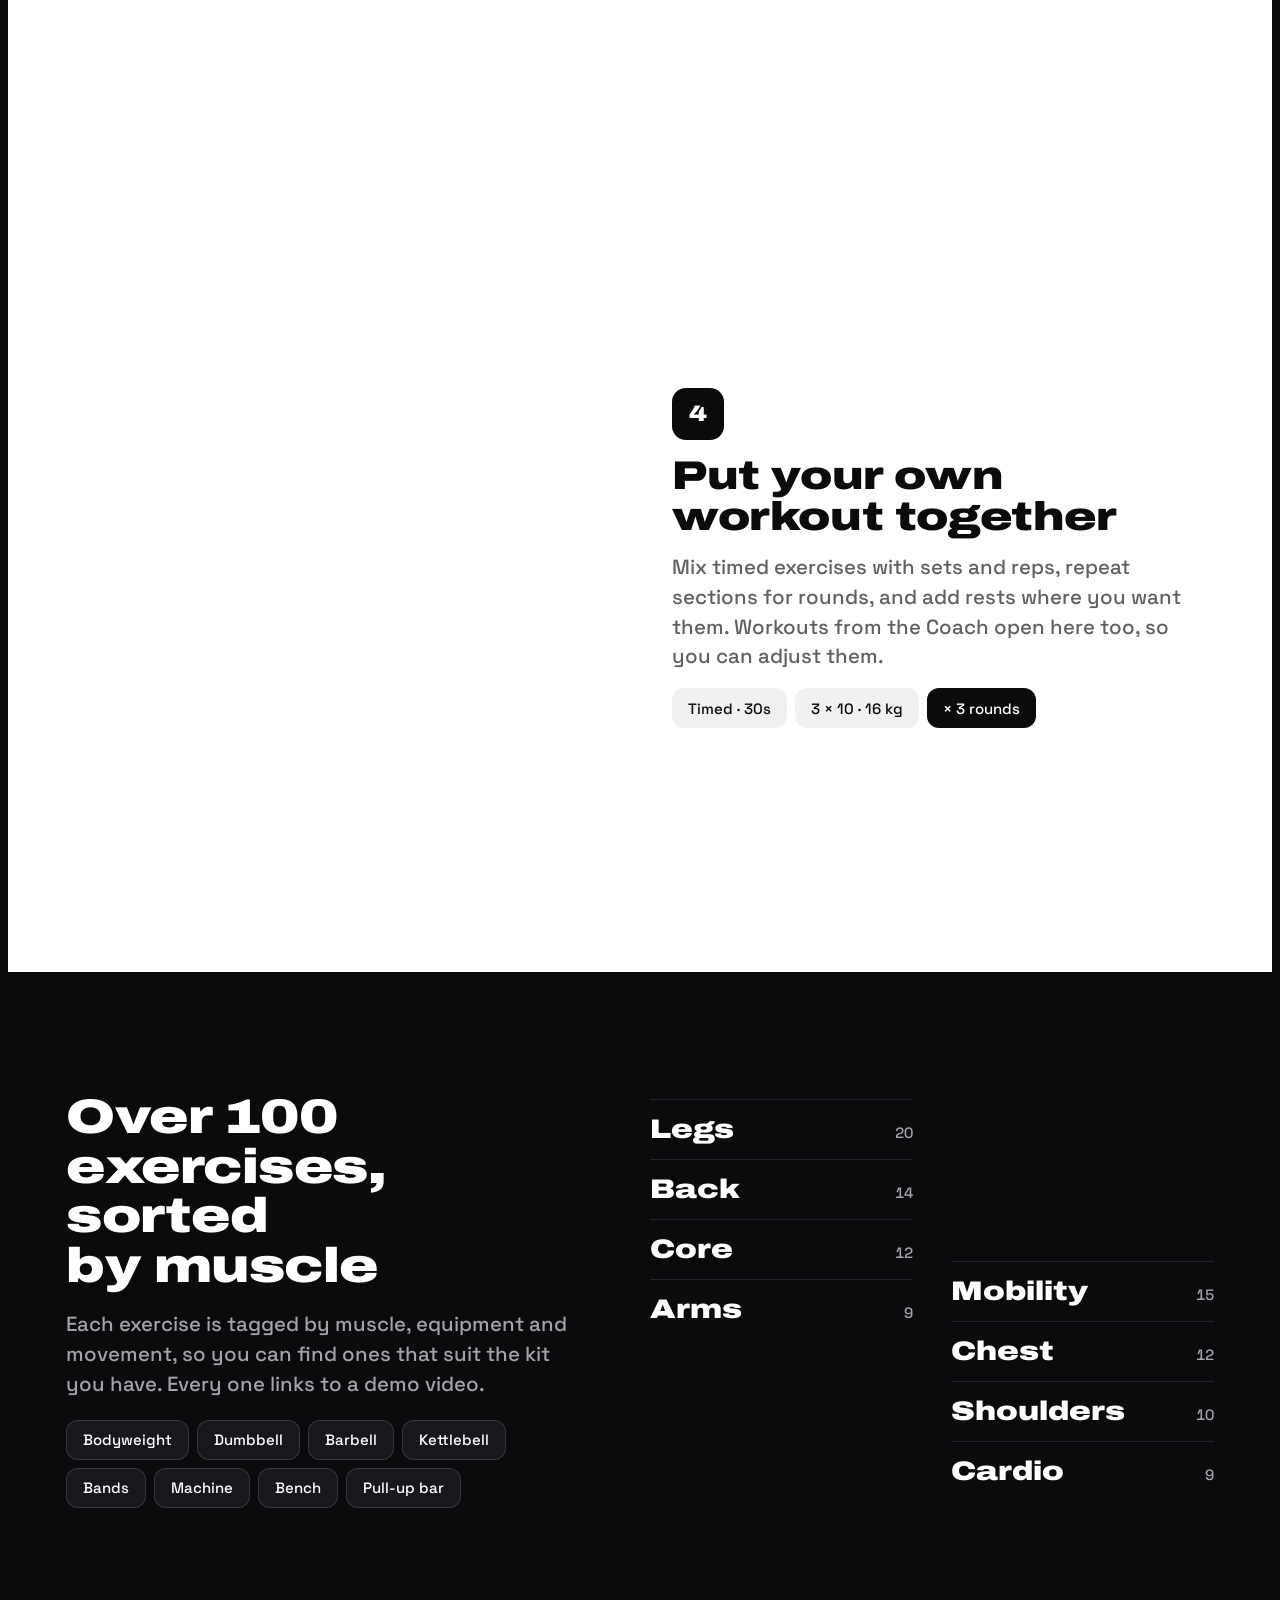
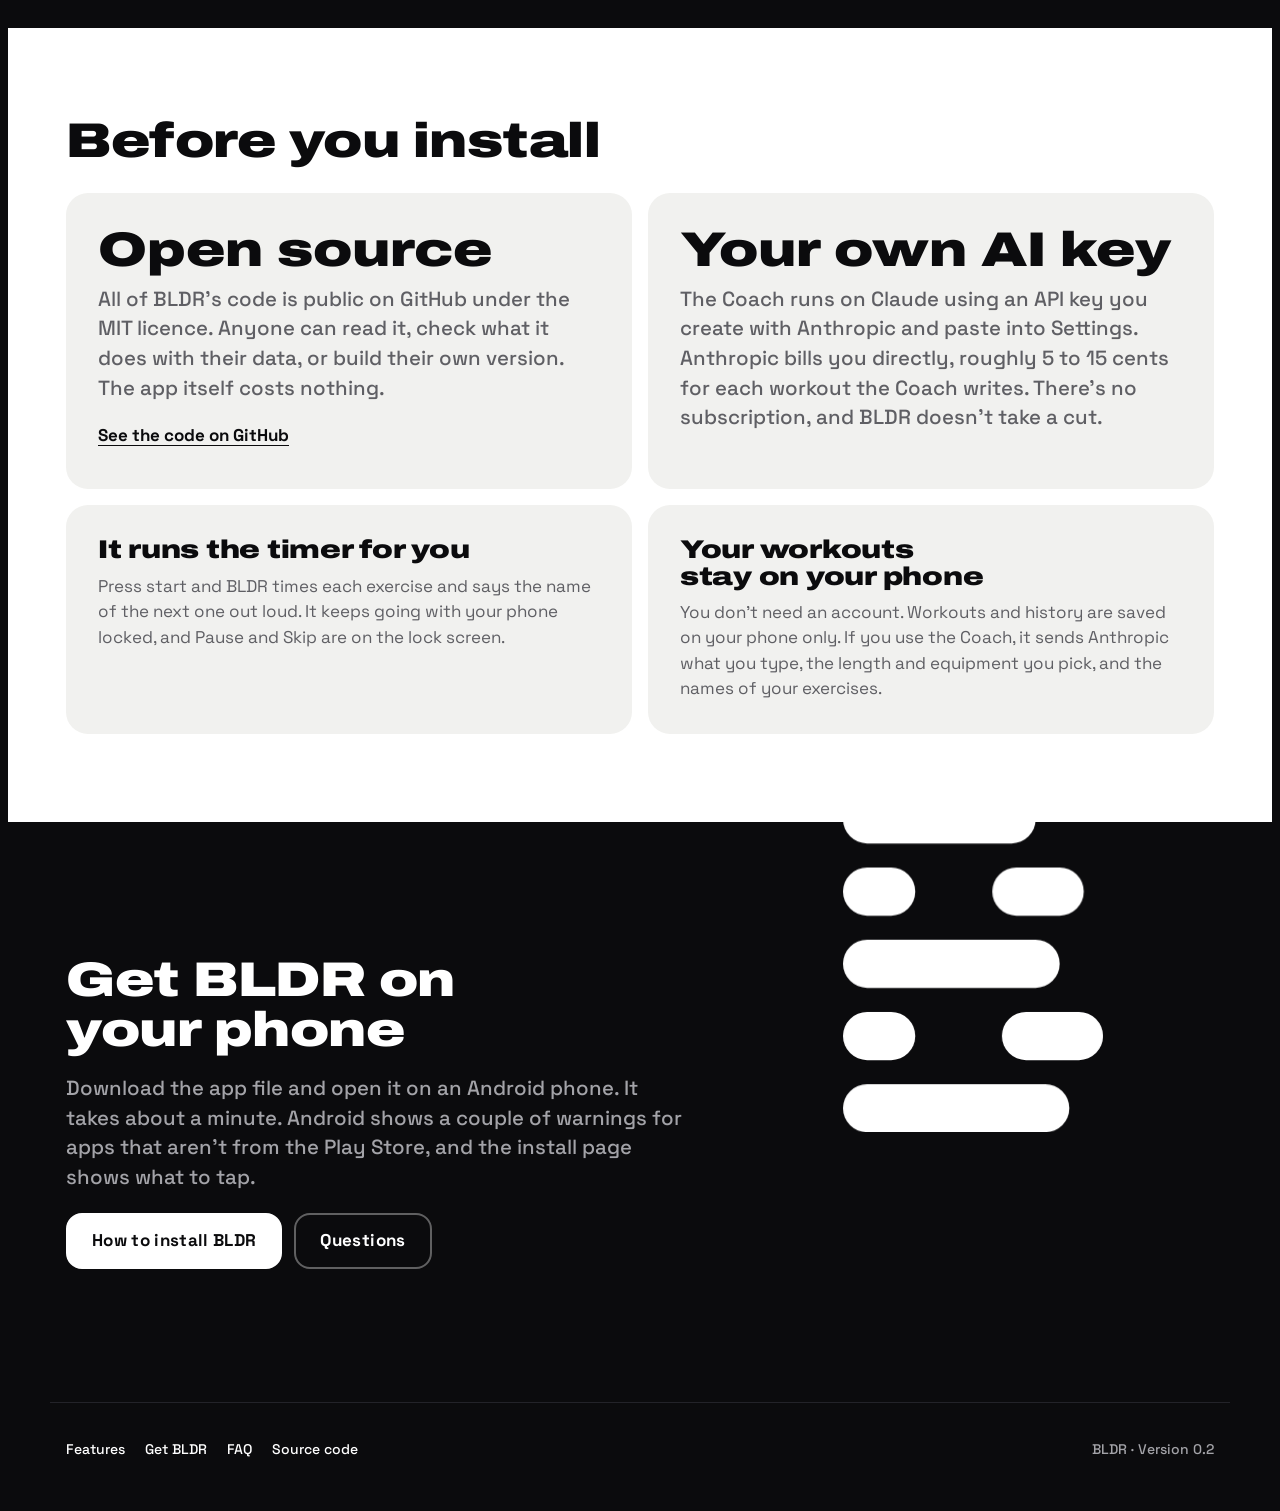
==== commit a6832095: "Simplify: shared logo file, smaller fonts, leaner styles and scroll work - Logo and striped B live o" ====
--- a/index.html
+++ b/index.html
@@ -18,22 +18,15 @@
 <meta property="og:image:width" content="1200">
 <meta property="og:image:height" content="630">
 <meta name="twitter:card" content="summary_large_image">
-<link rel="preload" href="/assets/archivo_expanded_black.ttf" as="font" type="font/ttf" crossorigin>
+<link rel="preload" href="/assets/archivo_expanded_black.woff2" as="font" type="font/woff2" crossorigin>
 <link rel="stylesheet" href="/styles.css">
 <script src="/site.js" defer></script>
 </head>
 <body>
-<!-- The striped B, drawn once and reused. Bars in build order (bottom row first), from ui/brand/Brand.kt. -->
-<svg width="0" height="0" style="position:absolute" aria-hidden="true">
-  <defs>
-    <symbol id="logo" viewBox="0 0 4448.85 825.6"><path d="M925.85 756.8V68.8H1519.85Q1576.85 68.8 1623.35 90.3Q1669.85 111.8 1697.35 149.8Q1724.85 187.8 1724.85 237.8Q1724.85 287.8 1707.85 319.8Q1690.85 351.8 1662.35 370.3Q1633.85 388.8 1599.850 397.8V401.8Q1638.85 409.8 1670.85 429.3Q1702.85 448.8 1721.85 483.8Q1740.85 518.8 1740.85 573.8Q1740.85 628.8 1712.35 669.8Q1683.85 710.8 1634.85 733.8Q1585.85 756.8 1525.85 756.8ZM2661.85 756.8V68.8H3061.85Q3189.85 68.8 3282.85 108.8Q3375.85 148.8 3425.85 225.8Q3475.85 302.8 3475.85 412.8Q3475.85 522.8 3425.85 599.8Q3375.85 676.8 3282.85 716.8Q3189.85 756.8 3061.85 756.8ZM3604.85 756.8V68.8H4200.85Q4277.85 68.8 4329.35 100.8Q4380.85 132.8 4406.85 184.8Q4432.85 236.8 4432.85 296.8Q4432.85 365.8 4402.35 419.3Q4371.85 472.8 4312.85 504.8L4448.85 756.8H4169.85L4065.85 541.8H3851.85V756.8ZM1865.85 756.8V68.8H2112.85V567.8H2558.85V756.8ZM2908.85 585.8H3046.85Q3087.85 585.8 3119.85 573.8Q3151.85 561.8 3174.85 540.3Q3197.85 518.8 3209.85 489.3Q3221.85 459.8 3221.85 423.8V399.8Q3221.85 363.8 3209.85 334.8Q3197.85 305.8 3174.85 284.3Q3151.85 262.8 3119.85 251.3Q3087.85 239.8 3046.85 239.8H2908.85ZM58.97 707.66H495.36C527.930 707.66 554.33 734.06 554.33 766.63C554.33 799.2 527.93 825.6 495.36 825.6H58.97C26.4 825.6 0 799.2 0 766.63C0 734.06 26.4 707.66 58.97 707.66ZM58.97 353.83H471.77C504.34 353.83 530.74 380.23 530.74 412.8C530.74 445.37 504.34 471.77 471.77 471.77H58.97C26.4 471.77 0 445.37 0 412.8C0 380.23 26.4 353.83 58.97 353.83ZM58.97 0H412.8C445.37 0 471.77 26.4 471.77 58.97C471.77 91.54 445.37 117.94 412.8 117.94H58.97C26.4 117.94 0 91.54 0 58.97C0 26.4 26.4 0 58.97 0ZM3851.85 370.8H4113.85Q4141.85 370.8 4160.85 353.3Q4179.85 335.8 4179.85 304.8Q4179.85 283.8 4170.85 269.3Q4161.85 254.8 4147.35 247.3Q4132.85 239.8 4113.85 239.8H3851.85ZM1172.85 596.8H1426.85Q1453.85 596.8 1470.85 580.8Q1487.85 564.8 1487.85 532.8Q1487.85 517.8 1480.35 505.3Q1472.85 492.8 1458.85 485.8Q1444.85 478.8 1426.85 478.8H1172.85ZM1172.85 336.8H1410.85Q1429.85 336.8 1443.35 329.3Q1456.85 321.8 1464.35 307.8Q1471.85 293.8 1471.85 272.8Q1471.85 250.8 1453.850 235.3Q1435.85 219.8 1410.85 219.8H1172.85ZM448.18 530.74H577.92C610.49 530.74 636.89 557.15 636.89 589.71C636.89 622.28 610.49 648.69 577.92 648.69H448.18C415.61 648.69 389.21 622.28 389.21 589.71C389.21 557.15 415.61 530.74 448.18 530.74ZM424.59 176.91H530.74C563.31 176.91 589.71 203.32 589.71 235.89C589.71 268.45 563.31 294.86 530.74 294.86H424.59C392.03 294.86 365.62 268.45 365.62 235.89C365.62 203.32 392.03 176.91 424.59 176.91ZM58.97 176.91H117.94C150.51 176.91 176.91 203.32 176.91 235.89C176.91 268.45 150.51 294.86 117.94 294.86H58.97C26.4 294.86 0 268.45 0 235.89C0 203.32 26.4 176.91 58.97 176.91ZM58.97 530.74H117.94C150.51 530.74 176.91 557.15 176.91 589.71C176.91 622.28 150.51 648.69 117.94 648.69H58.97C26.4 648.69 0 622.28 0 589.71C0 557.15 26.4 530.74 58.970 530.74Z"/></symbol>
-  </defs>
-</svg>
-
   <div class="on-black">
     <div class="wrap">
       <nav class="nav" aria-label="Main">
-        <a class="logo" href="/" aria-label="BLDR home"><svg viewBox="0 0 4448.85 825.6"><use href="#logo"/></svg></a>
+        <a class="logo" href="/" aria-label="BLDR home"><svg viewBox="0 0 4448.85 825.6"><use href="/assets/logo.svg#logo"/></svg></a>
         <div class="nav-links"><a class="text hide-sm" href="/features">Features</a><a class="text" href="/faq">FAQ</a><a class="btn btn-solid btn-sm" href="/get">Get BLDR</a></div>
       </nav>
       <header class="hero">
@@ -45,7 +38,7 @@
         </div>
         <div class="stage" aria-hidden="true">
           <div class="ghost">
-            <svg class="bmark build" id="ghost" viewBox="-6 -14 66 90"><g><rect style="--i:0;--d:250ms" x="0" y="60" width="47" height="10" rx="5"/></g><g><rect style="--i:1;--d:250ms" x="0" y="45" width="15" height="10" rx="5"/></g><g><rect style="--i:2;--d:250ms" x="33" y="45" width="21" height="10" rx="5"/></g><g><rect style="--i:3;--d:250ms" x="0" y="30" width="45" height="10" rx="5"/></g><g><rect style="--i:4;--d:250ms" x="0" y="15" width="15" height="10" rx="5"/></g><g><rect style="--i:5;--d:250ms" x="31" y="15" width="19" height="10" rx="5"/></g><g><rect style="--i:6;--d:250ms" x="0" y="0" width="40" height="10" rx="5"/></g></svg>
+            <svg class="bmark build" id="ghost" style="--d:250ms" viewBox="-6 -14 66 90"><g><rect style="--i:0" x="0" y="60" width="47" height="10" rx="5"/></g><g><rect style="--i:1" x="0" y="45" width="15" height="10" rx="5"/></g><g><rect style="--i:2" x="33" y="45" width="21" height="10" rx="5"/></g><g><rect style="--i:3" x="0" y="30" width="45" height="10" rx="5"/></g><g><rect style="--i:4" x="0" y="15" width="15" height="10" rx="5"/></g><g><rect style="--i:5" x="31" y="15" width="19" height="10" rx="5"/></g><g><rect style="--i:6" x="0" y="0" width="40" height="10" rx="5"/></g></svg>
           </div>
           <div class="phone"><video id="promo" src="/assets/promo.mp4" poster="/assets/promo-poster.jpg" muted loop playsinline preload="metadata"></video></div>
           <span class="float pill inv f1" data-drift="-0.5" style="left:2%;top:12%">"Faster first step on court"</span>
@@ -59,7 +52,7 @@
 
   <div class="on-white">
     <section class="wrap story" aria-labelledby="how">
-      <h2 id="how" style="position:absolute;width:1px;height:1px;overflow:hidden;clip-path:inset(50%)">How it works</h2>
+      <h2 id="how" class="sr-only">How it works</h2>
       <div class="pin" aria-hidden="true">
         <div class="screen-frame" id="frame">
           <div class="screens">
--- a/styles.css
+++ b/styles.css
@@ -1,28 +1,31 @@
-@font-face { font-family: "Archivo Expanded"; src: url(/assets/archivo_expanded_black.ttf) format("truetype"); font-weight: 900; font-display: swap; }
-@font-face { font-family: "Space Grotesk"; src: url(/assets/space_grotesk_regular.ttf) format("truetype"); font-weight: 400; font-display: swap; }
-@font-face { font-family: "Space Grotesk"; src: url(/assets/space_grotesk_medium.ttf) format("truetype"); font-weight: 500; font-display: swap; }
-@font-face { font-family: "Space Grotesk"; src: url(/assets/space_grotesk_bold.ttf) format("truetype"); font-weight: 700; font-display: swap; }
-
-/* Layout: Pantry Mate's story scroll (hero, pinned screen + four steps, one detail band, cost, closing band), in BLDR's
-   black and white. Sections hard-cut between black and white like the promo video. One look in every theme, by choice. */
+@font-face { font-family: "Archivo Expanded"; src: url(/assets/archivo_expanded_black.woff2) format("woff2"); font-weight: 900; font-display: swap; }
+@font-face { font-family: "Space Grotesk"; src: url(/assets/space_grotesk_regular.woff2) format("woff2"); font-weight: 400; font-display: swap; }
+@font-face { font-family: "Space Grotesk"; src: url(/assets/space_grotesk_medium.woff2) format("woff2"); font-weight: 500; font-display: swap; }
+@font-face { font-family: "Space Grotesk"; src: url(/assets/space_grotesk_bold.woff2) format("woff2"); font-weight: 700; font-display: swap; }
+
+/* BLDR's black and white. Sections hard-cut between black and white like the promo video.
+   One look in every theme, by choice. */
 :root {
   color-scheme: dark;
   --black: #0B0B0D;      /* the app's workout screen */
   --black-2: #18181C;    /* cards on black */
-  --black-3: #232329;    /* the ghost B, borders on black */
+  --black-3: #232329;    /* borders on black */
   --white: #FFFFFF;
   --white-2: #F1F1EF;    /* the app's light surface */
   --grey-on-black: #A3A3A8;
   --grey-on-white: #5F5F64;
+  --app-ink: #0A0A0A;     /* text inside the drawn app screens */
+  --app-grey: #6B6B6B;
   --display: "Archivo Expanded", "Arial Black", "Helvetica Neue", Arial, sans-serif;
   --text: "Space Grotesk", "Helvetica Neue", Arial, sans-serif;
-  --z-sticky: 10; --z-nav: 20;
+  --z-sticky: 10;
   --ease-out: cubic-bezier(.22, 1, .36, 1);
 }
 * { box-sizing: border-box; }
 html { scroll-behavior: smooth; }
 body { background: var(--black); color: var(--white); font-family: var(--text); font-size: 17px; line-height: 1.5; font-weight: 400; overflow-x: clip; -webkit-font-smoothing: antialiased; }
 h1, h2, h3 { margin: 0; font-family: var(--display); font-weight: 900; line-height: 1.02; letter-spacing: -0.01em; text-wrap: balance; }
+h1 { font-size: clamp(36px, 5vw, 64px); }
 p { margin: 0; text-wrap: pretty; }
 ul, ol { margin: 0; padding: 0; list-style: none; }
 a { color: inherit; }
@@ -60,7 +63,6 @@
 .nav-links { display: flex; align-items: center; gap: 4px; }
 .nav-links a.text { display: inline-flex; align-items: center; min-height: 44px; padding: 0 12px; border-radius: 12px; font-weight: 700; font-size: 15px; text-decoration: none; }
 .on-black .nav-links a.text:hover { background: var(--black-2); }
-.on-white .nav-links a.text:hover { background: var(--white-2); }
 .nav-links a[aria-current="page"] { text-decoration: underline; text-underline-offset: 6px; text-decoration-thickness: 2px; }
 @media (max-width: 480px) { .nav-links a.hide-sm { display: none; } .logo svg { height: 22px; } }
 
@@ -82,7 +84,7 @@
 .ghost svg { width: min(100%, 560px); height: auto; overflow: visible; }
 .phone { position: relative; width: clamp(220px, 23vw, 290px); aspect-ratio: 9 / 16; border-radius: 34px; padding: 8px; background: #000; box-shadow: 0 0 0 1px rgb(255 255 255 / .16), 0 30px 80px rgb(0 0 0 / .6); }
 .phone video, .phone img { width: 100%; height: 100%; object-fit: cover; border-radius: 27px; background: #000; }
-.float { position: absolute; z-index: 2; will-change: transform; }
+.float { position: absolute; z-index: 2; }
 @media (min-width: 960px) { .hero { grid-template-columns: 1.15fr 1fr; padding-block: 40px 96px; } .stage { min-height: 640px; } }
 @media (max-width: 520px) { .stage { min-height: 500px; } .float.f3, .float.f4 { display: none; } }
 
@@ -96,46 +98,46 @@
 .progress { display: flex; gap: 6px; }
 .progress i { width: 30px; height: 6px; border-radius: 3px; background: var(--white-2); transition: background-color .3s; }
 .progress i.on { background: var(--black); }
-.steps li { min-height: 72dvh; display: flex; flex-direction: column; justify-content: center; gap: 16px; padding-block: 40px; max-width: 540px; }
-.num { display: grid; place-items: center; width: 52px; height: 52px; border-radius: 14px; background: var(--black); color: var(--white); font: 900 22px/1 var(--display); }
+.steps li { min-height: 72svh; display: flex; flex-direction: column; justify-content: center; gap: 16px; padding-block: 40px; max-width: 540px; }
+.num, .g-steps ol > li::before { display: grid; place-items: center; width: 52px; height: 52px; border-radius: 14px; background: var(--black); color: var(--white); font: 900 22px/1 var(--display); }
 .steps h3 { font-size: clamp(26px, 3.2vw, 40px); }
 .bits { display: flex; flex-wrap: wrap; gap: 8px; }
 @media (min-width: 960px) {
   .story { grid-template-columns: 1fr 1fr; gap: 64px; }
-  .pin { height: 100dvh; justify-content: center; align-self: start; padding: 0; }
-  .steps li { min-height: 92dvh; }
+  .pin { height: 100svh; justify-content: center; align-self: start; padding: 0; }
+  .steps li { min-height: 92svh; }
 }
 
 /* app screen kit (drawn at the app's own scale, then zoomed to fit) */
-.app { width: 342px; height: 702px; padding: 34px 18px 18px; font-family: var(--text); color: #0A0A0A; background: #FFFFFF; display: flex; flex-direction: column; gap: 12px; position: relative; }
+.app { width: 342px; height: 702px; padding: 34px 18px 18px; color: var(--app-ink); background: var(--white); display: flex; flex-direction: column; gap: 12px; position: relative; }
 .app .t { font: 900 28px/1.05 var(--display); }
 .app .hd { display: flex; align-items: center; gap: 8px; }
 .app .hd span { font: 700 24px/1 var(--text); width: 22px; }
-.app .field { min-height: 48px; border-radius: 14px; background: #F1F1EF; display: flex; align-items: center; gap: 10px; padding: 0 12px; font-size: 15px; color: #6B6B6B; }
+.app .field { min-height: 48px; border-radius: 14px; background: var(--white-2); display: flex; align-items: center; gap: 10px; padding: 0 12px; font-size: 15px; color: var(--app-grey); }
 .app .chips { display: flex; gap: 6px; flex-wrap: wrap; }
-.app .c { min-height: 40px; display: inline-flex; align-items: center; padding: 0 13px; border-radius: 11px; background: #F1F1EF; font: 500 13px/1 var(--text); }
-.app .c.on { background: #0B0B0D; color: #fff; }
+.app .c { min-height: 40px; display: inline-flex; align-items: center; padding: 0 13px; border-radius: 11px; background: var(--white-2); font: 500 13px/1 var(--text); }
+.app .c.on { background: var(--black); color: var(--white); }
 .app .lbl { font: 700 12px/1 var(--text); letter-spacing: .07em; text-transform: uppercase; padding-top: 4px; }
 .app .grid { display: grid; grid-template-columns: 1fr 1fr; gap: 10px; }
-.app .tile { min-height: 72px; border-radius: 16px; background: #F1F1EF; padding: 12px 13px; display: flex; flex-direction: column; justify-content: space-between; }
+.app .tile { min-height: 72px; border-radius: 16px; background: var(--white-2); padding: 12px 13px; display: flex; flex-direction: column; justify-content: space-between; }
 .app .tile b { font: 700 16px/1.2 var(--text); }
-.app .tile span { font: 500 13px/1 var(--text); color: #6B6B6B; }
-.app .tile.on { background: #0B0B0D; color: #fff; }
+.app .tile span { font: 500 13px/1 var(--text); color: var(--app-grey); }
+.app .tile.on { background: var(--black); color: var(--white); }
 .app .tile.on span { color: rgb(255 255 255 / .7); }
 .app .card { border: 1px solid rgb(0 0 0 / .13); border-radius: 16px; padding: 14px; display: flex; flex-direction: column; gap: 10px; }
-.app .item { border-radius: 12px; background: #F1F1EF; padding: 12px; display: flex; flex-direction: column; gap: 8px; }
+.app .item { border-radius: 12px; background: var(--white-2); padding: 12px; display: flex; flex-direction: column; gap: 8px; }
 .app .item .row { display: flex; justify-content: space-between; align-items: center; font: 700 15px/1.2 var(--text); }
-.app .item .row span { font-weight: 500; color: #6B6B6B; font-size: 13px; }
-.app .item .c { background: #fff; min-height: 32px; }
-.app .item .c.on { background: #0B0B0D; }
-.app .small { font-size: 13px; color: #6B6B6B; }
-.app .cta { margin-top: auto; min-height: 52px; border-radius: 14px; background: #0B0B0D; color: #fff; display: grid; place-items: center; font: 700 15px/1 var(--text); letter-spacing: .03em; }
+.app .item .row span { font-weight: 500; color: var(--app-grey); font-size: 13px; }
+.app .item .c { background: var(--white); min-height: 32px; }
+.app .item .c.on { background: var(--black); }
+.app .small { font-size: 13px; color: var(--app-grey); }
+.app .cta { margin-top: auto; min-height: 52px; border-radius: 14px; background: var(--black); color: var(--white); display: grid; place-items: center; font: 700 15px/1 var(--text); letter-spacing: .03em; }
 .app .sec { border: 1px solid rgb(0 0 0 / .13); border-radius: 14px; padding: 12px 14px; display: flex; flex-direction: column; gap: 5px; font-size: 14px; }
 .app .sec .sh { display: flex; justify-content: space-between; font: 700 15px/1.2 var(--text); margin-bottom: 2px; }
-.app .sec .sh span, .app .sec i { font-weight: 500; font-style: normal; color: #6B6B6B; font-size: 13px; }
+.app .sec .sh span, .app .sec i { font-weight: 500; font-style: normal; color: var(--app-grey); font-size: 13px; }
 .app .btn2 { display: flex; gap: 10px; margin-top: auto; }
 .app .btn2 .cta { flex: 1; margin: 0; }
-.app .btn2 .cta.alt { background: #F1F1EF; color: #0A0A0A; }
+.app .btn2 .cta.alt { background: var(--white-2); color: var(--app-ink); }
 
 /* ================= HOME · library ================= */
 .lib { display: grid; gap: 48px; align-items: center; padding-block: 88px; }
@@ -143,7 +145,6 @@
 .lib-copy { display: flex; flex-direction: column; gap: 20px; min-width: 0; }
 .kit { display: flex; flex-wrap: wrap; gap: 8px; }
 .muscles { display: grid; grid-template-columns: 1fr 1fr; gap: 0 clamp(16px, 3vw, 40px); }
-.muscles ul { will-change: transform; }
 .muscles li { display: flex; justify-content: space-between; align-items: baseline; gap: 8px; padding-block: 16px; border-top: 1px solid var(--black-3); }
 .muscles b { font: 900 clamp(16px, 2.1vw, 28px)/1 var(--display); }
 .muscles span { font: 500 15px/1 var(--text); color: var(--grey-on-black); font-variant-numeric: tabular-nums; }
@@ -160,25 +161,25 @@
 /* ================= closing band (all pages) ================= */
 .closer > section.wrap { display: grid; gap: 40px; align-items: center; padding-block: 88px; }
 .closer-copy { display: flex; flex-direction: column; align-items: flex-start; gap: 20px; min-width: 0; }
-.closer .bbig { color: var(--white); justify-self: center; width: min(60%, 260px); will-change: transform; }
+.closer .bbig { justify-self: center; width: min(60%, 260px); }
 @media (min-width: 860px) { .closer > section.wrap { grid-template-columns: 1.3fr 1fr; } }
 .foot { display: flex; flex-wrap: wrap; align-items: center; gap: 4px 20px; padding-block: 24px 32px; font-size: 14px; font-weight: 500; border-top: 1px solid var(--black-3); }
 .foot a { display: inline-flex; align-items: center; min-height: 44px; text-decoration: none; }
 .foot a:hover { text-decoration: underline; text-underline-offset: 4px; }
 .foot .by { margin-left: auto; color: var(--grey-on-black); }
-.foot .by a { color: var(--white); }
 
 .nowrap { white-space: nowrap; }
+.stack { display: flex; flex-direction: column; gap: 18px; min-width: 0; }
+.small { font-size: 14px; }
+.sr-only { position: absolute; width: 1px; height: 1px; overflow: hidden; clip-path: inset(50%); white-space: nowrap; }
 .textlink { display: inline-flex; align-items: center; align-self: flex-start; min-height: 44px; font-weight: 700; text-underline-offset: 4px; }
 
 /* ================= 404 ================= */
 .nf { padding-block: 48px 96px; display: flex; flex-direction: column; align-items: flex-start; gap: 20px; }
-.nf h1 { font-size: clamp(36px, 5vw, 64px); }
 
 /* ================= FEATURES ================= */
 .f-head { padding-block: 32px 40px; display: flex; flex-direction: column; gap: 16px; }
-.f-head h1 { font-size: clamp(36px, 5vw, 64px); }
-.f-layout { display: grid; gap: 0; padding-bottom: 72px; }
+.f-layout { display: grid; padding-bottom: 72px; }
 .f-index { position: sticky; top: env(safe-area-inset-top, 0px); z-index: var(--z-sticky); background: var(--white); display: flex; gap: 8px; overflow-x: auto; scrollbar-width: none; padding-block: 10px; border-bottom: 1px solid rgb(0 0 0 / .1); }
 .f-index a { text-decoration: none; flex: none; }
 .f-index a.on { background: var(--black); color: var(--white); }
@@ -191,40 +192,36 @@
 @media (min-width: 1000px) {
   .f-layout { grid-template-columns: 230px 1fr; gap: 56px; }
   .f-index { flex-direction: column; top: 24px; align-self: start; border: 0; overflow: visible; }
-  .f-index .pill { justify-content: flex-start; }
 }
 
 /* ================= GET ================= */
 .g-head { display: grid; gap: 28px; padding-block: 32px 56px; align-items: center; }
-.g-head h1 { font-size: clamp(36px, 5vw, 64px); }
 .g-card { padding: clamp(20px, 3vw, 32px); border-radius: 24px; background: var(--black-2); border: 1px solid rgb(255 255 255 / .12); display: flex; flex-direction: column; gap: 16px; }
 .g-card .file { display: flex; align-items: center; gap: 14px; }
-.g-card .file svg { width: 36px; height: auto; color: var(--white); flex: none; }
+.g-card .file svg { width: 36px; height: auto; fill: currentColor; flex: none; }
 .g-card .file b { display: block; font-size: 19px; }
 @media (min-width: 900px) { .g-head { grid-template-columns: 1.2fr 1fr; } }
 .g-steps { padding-block: 72px; display: grid; gap: 28px; }
 .g-steps h2 { font-size: clamp(26px, 3.2vw, 40px); }
 .g-steps ol { display: grid; gap: 14px; counter-reset: s; }
 .g-steps ol > li { display: grid; grid-template-columns: 52px 1fr; gap: 18px; padding: 20px; border-radius: 20px; background: var(--white-2); align-items: start; }
-.g-steps ol > li::before { counter-increment: s; content: counter(s); display: grid; place-items: center; width: 52px; height: 52px; border-radius: 14px; background: var(--black); color: var(--white); font: 900 22px/1 var(--display); }
+.g-steps ol > li::before { counter-increment: s; content: counter(s); }
 .g-steps ol > li div { display: flex; flex-direction: column; gap: 6px; min-width: 0; padding-top: 4px; }
 .g-steps ol > li b { font-size: 19px; }
 .tap { display: inline-flex; padding: 1px 8px; border-radius: 7px; background: var(--black); color: var(--white); font-weight: 700; font-size: .92em; white-space: nowrap; }
 .g-two { display: grid; gap: 16px; }
 .g-two > div { padding: clamp(20px, 3vw, 28px); border-radius: 20px; border: 1.5px solid rgb(0 0 0 / .15); display: flex; flex-direction: column; gap: 10px; align-items: flex-start; }
+.g-two h3 { font-size: 22px; }
 .g-two ol { padding-left: 20px; list-style: decimal; display: grid; gap: 6px; }
 @media (min-width: 860px) { .g-two { grid-template-columns: 1fr 1fr; } }
 
 /* ================= FAQ ================= */
 .a-head { padding-block: 32px 48px; display: grid; gap: 40px; align-items: end; }
-.a-head h1 { font-size: clamp(36px, 5vw, 64px); }
 .a-body { padding-block: 72px; display: grid; gap: 40px; }
 .a-body .prose { display: flex; flex-direction: column; gap: 18px; max-width: 38em; font-size: 18px; }
-.a-body .prose h2 { font-size: clamp(22px, 2.6vw, 30px); margin-top: 18px; }
-.a-body .prose ul { display: grid; gap: 8px; padding-left: 4px; }
-.a-body .prose li { display: grid; grid-template-columns: 22px 1fr; }
-.a-body .prose li::before { content: ""; width: 12px; height: 5px; margin-top: 11px; border-radius: 3px; background: var(--black); }
-.timeline { display: grid; gap: 0; align-self: start; }
+.a-body h2 { font-size: clamp(22px, 2.6vw, 30px); }
+.a-body .prose h2 { margin-top: 18px; }
+.timeline { display: grid; align-self: start; }
 .timeline li { display: grid; grid-template-columns: 112px 1fr; gap: 14px; padding-block: 14px; border-top: 1px solid rgb(0 0 0 / .12); }
 .timeline li span:first-child { font: 700 13px/1.5 var(--text); letter-spacing: .04em; color: var(--grey-on-white); }
 @media (min-width: 960px) { .a-head { grid-template-columns: 1.3fr 1fr; } .a-body { grid-template-columns: 1.5fr 1fr; gap: 72px; } }
@@ -233,5 +230,4 @@
   html { scroll-behavior: auto; }
   .build rect { animation: none; }
   .scr { transition: none; }
-  .float, .muscles ul, .closer .bbig, .ghost g { transform: none !important; }
-}
+}
